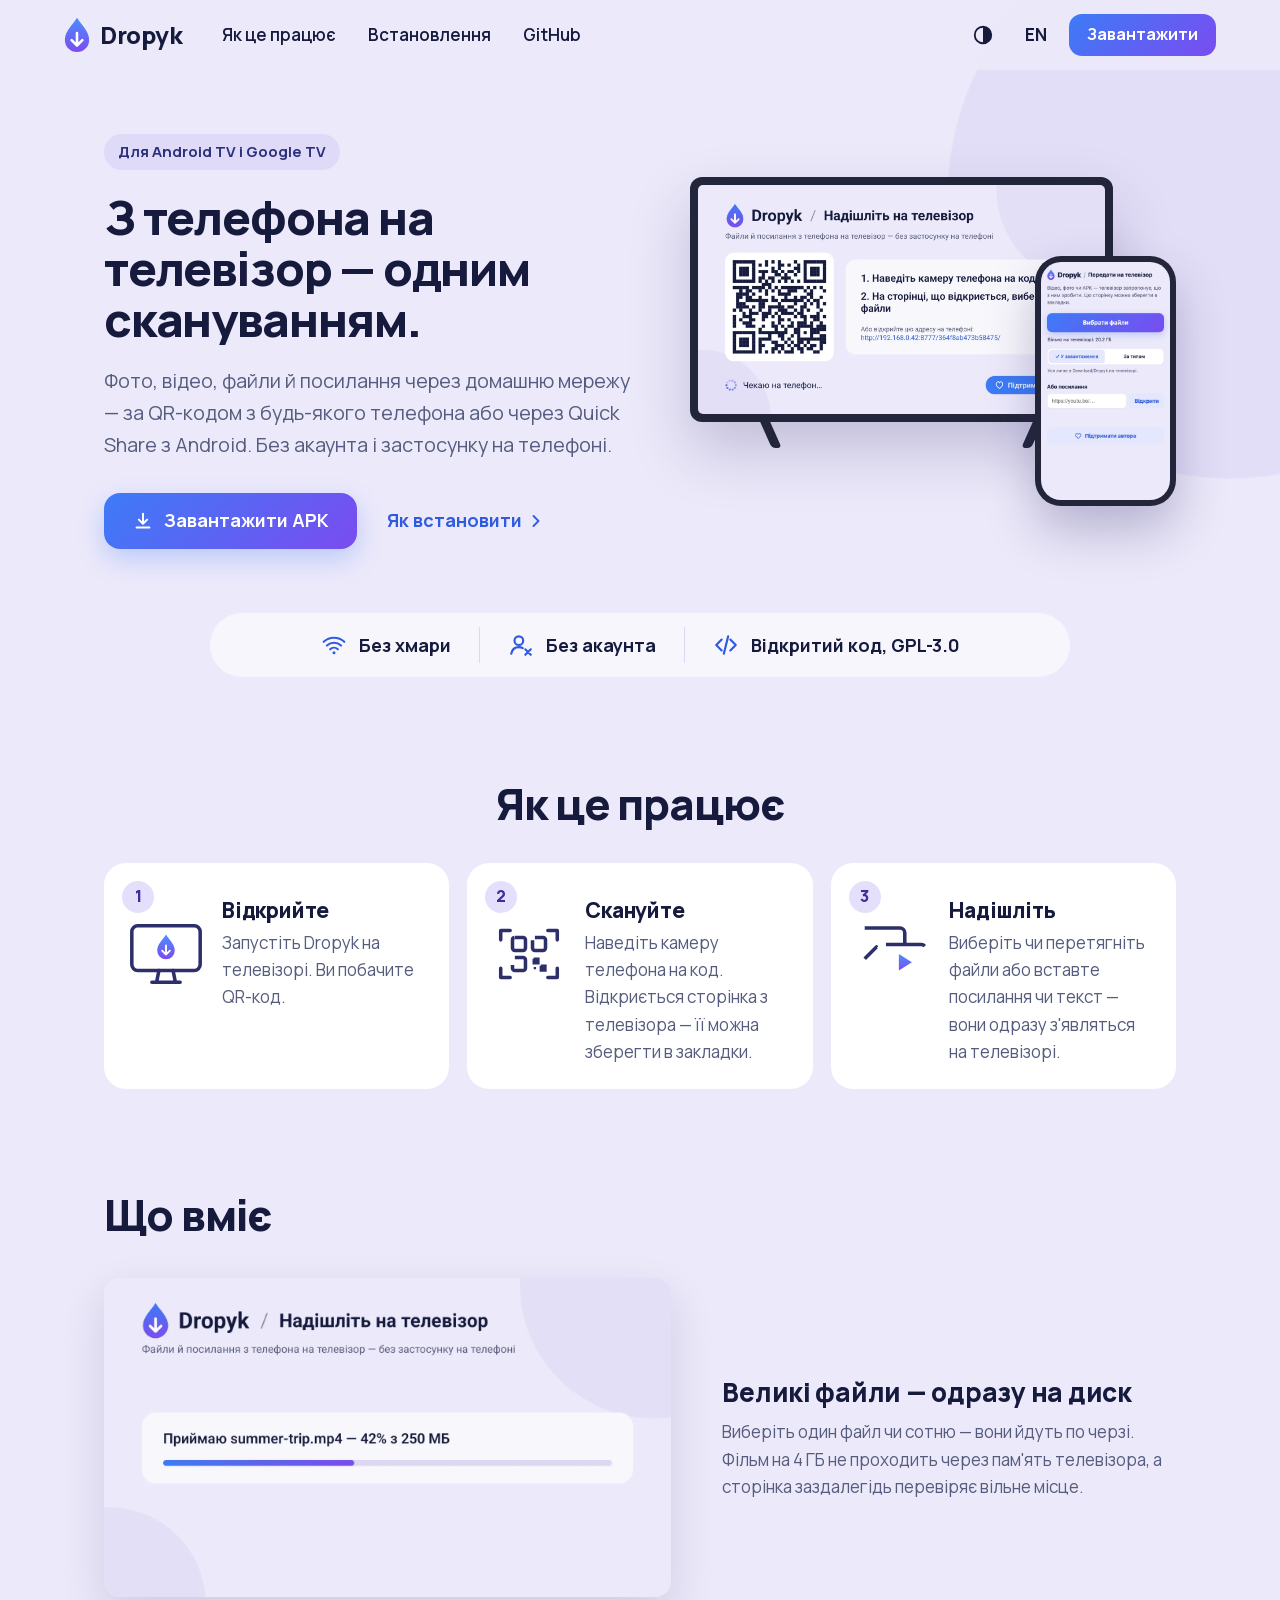
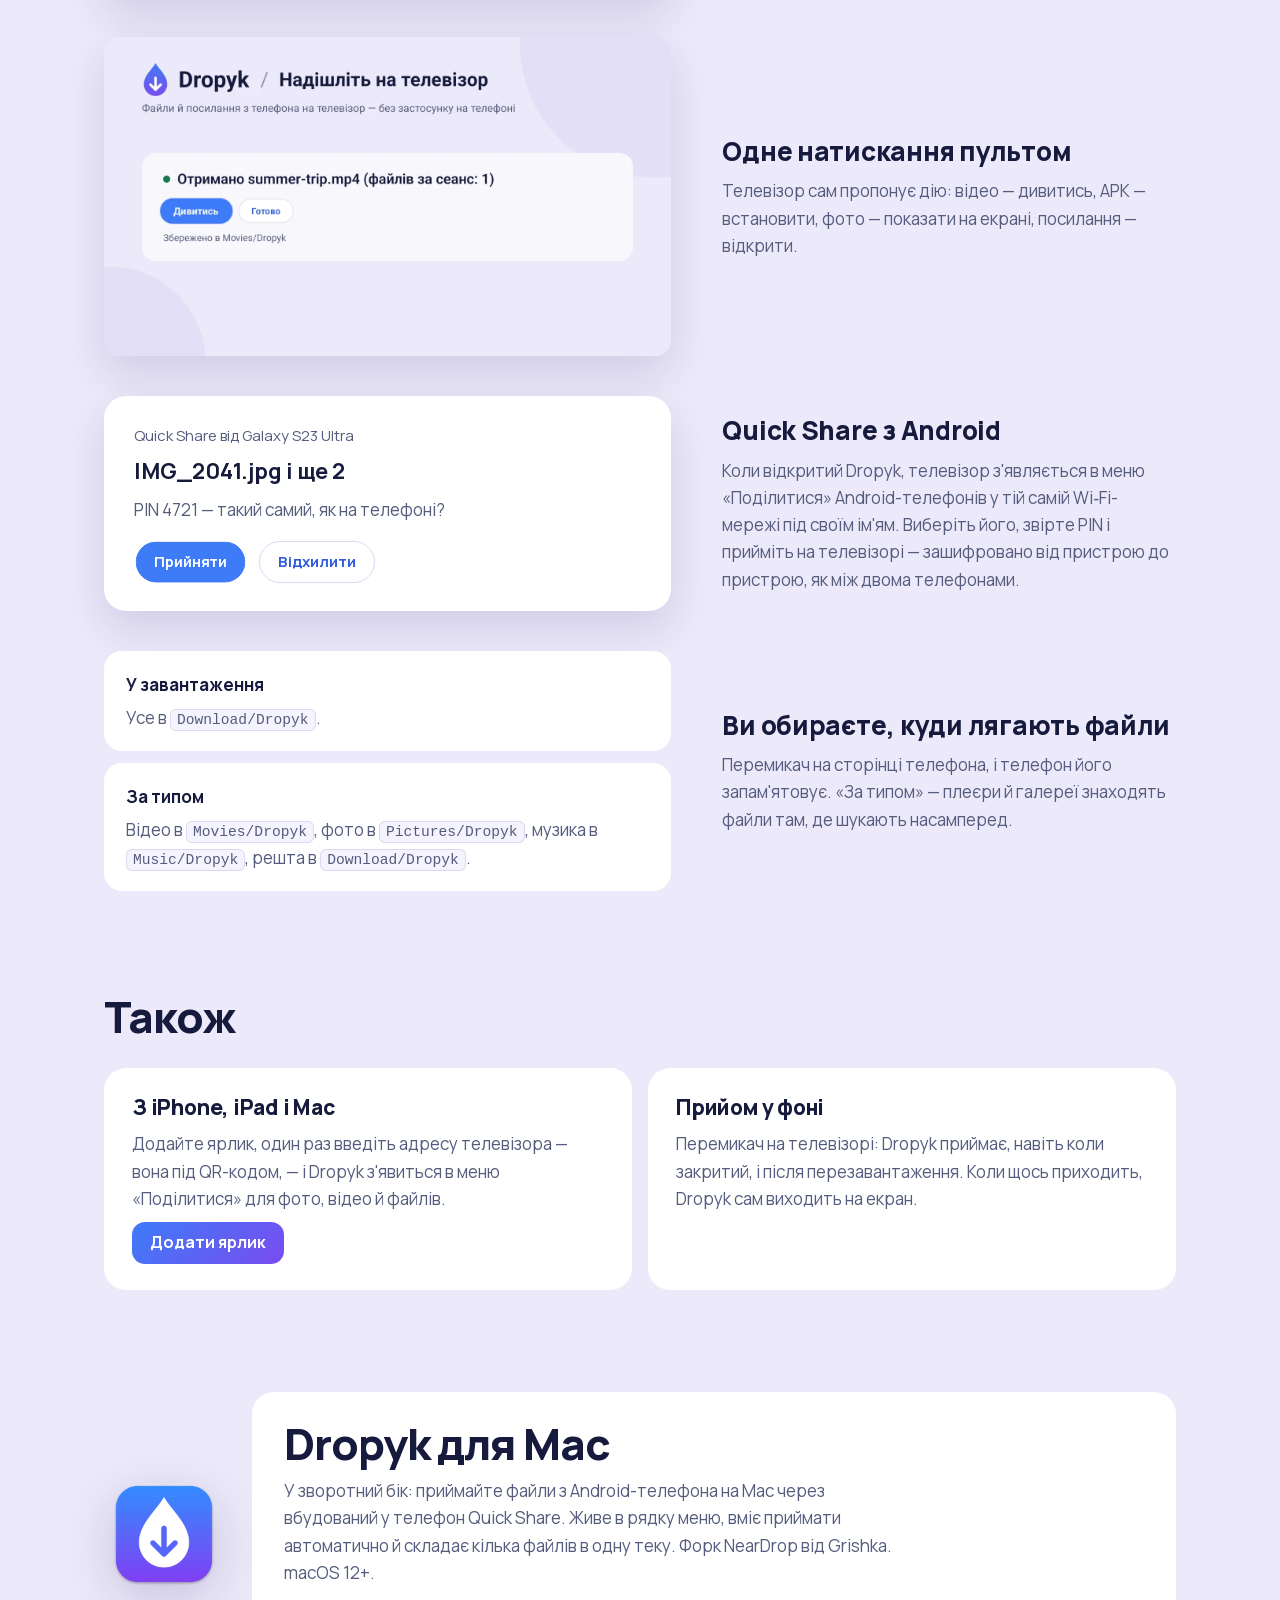
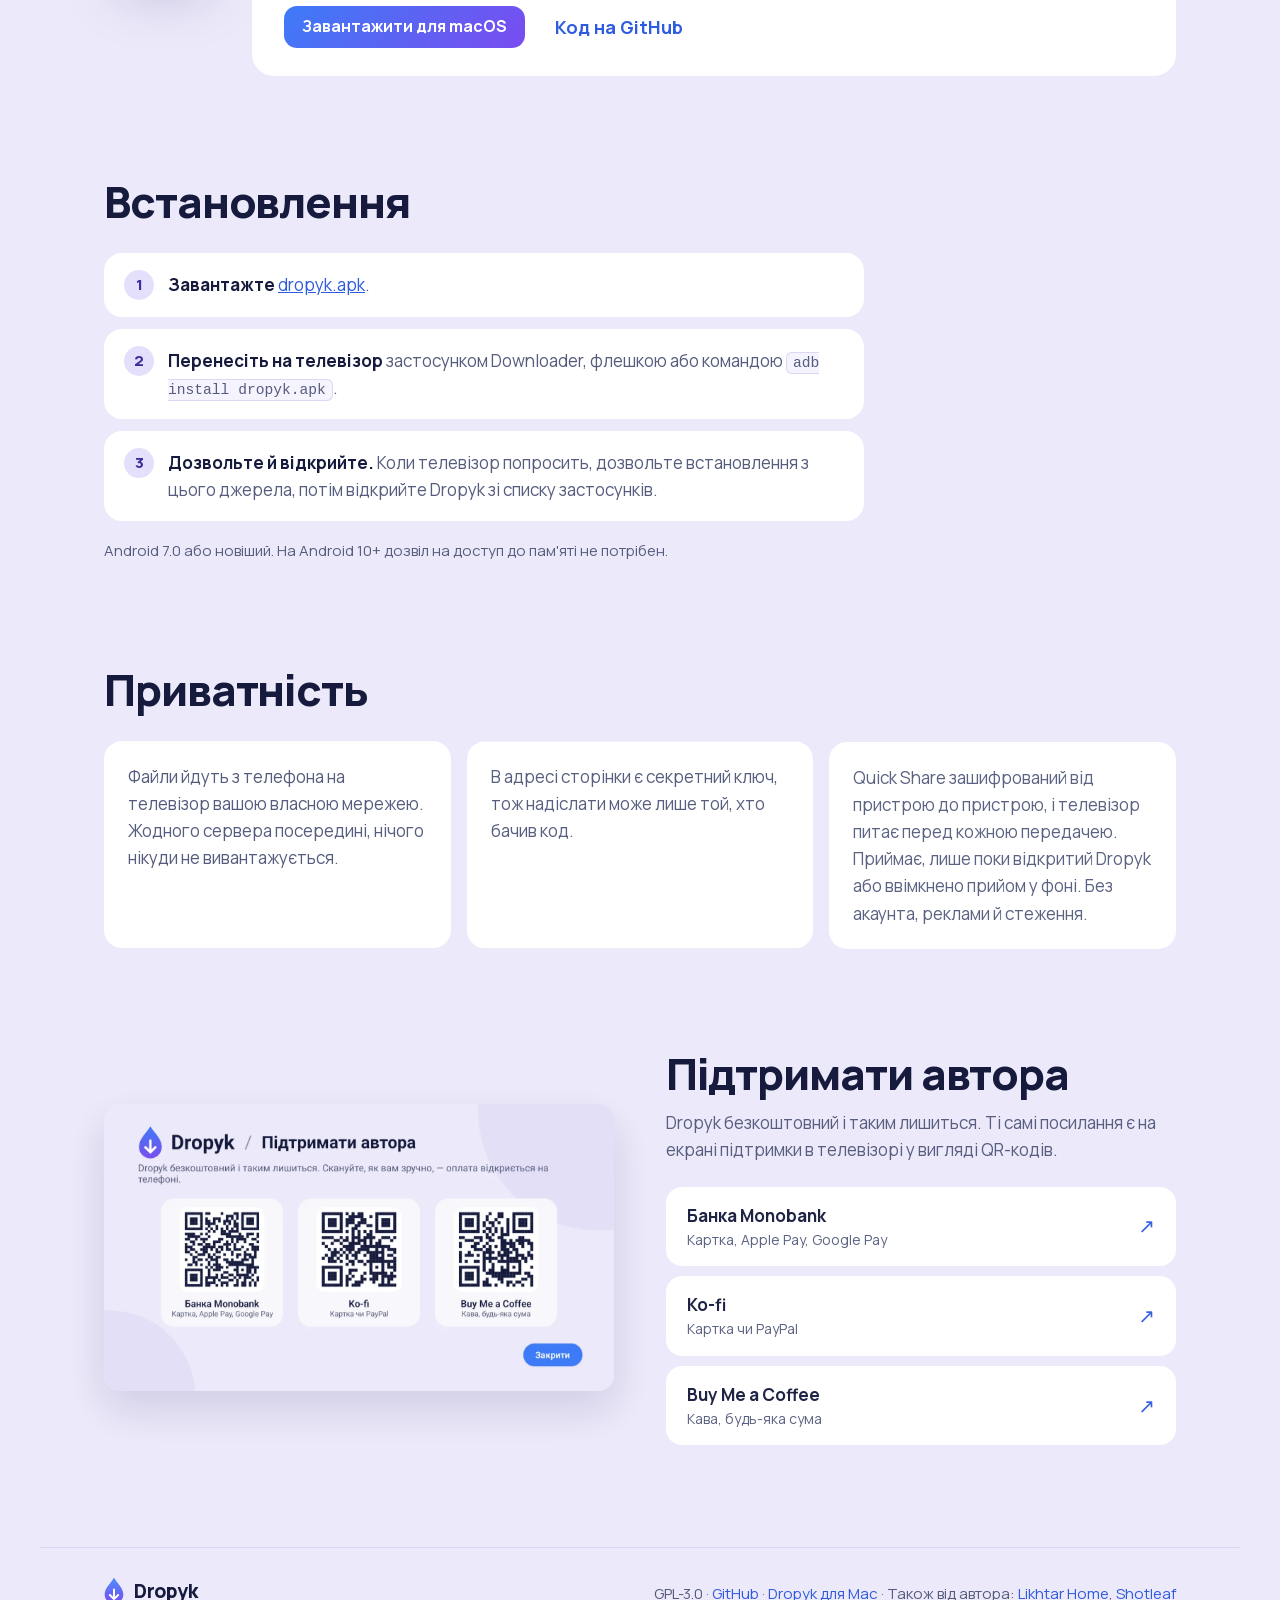
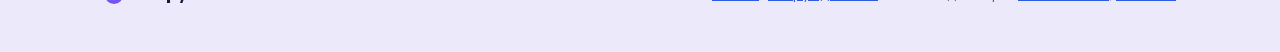
==== web/uk/index.html @ ae94ff4d "site: nav hides on scroll down, marks the current section, spins the theme icon Co-Authored-By: Clau" ====
<!doctype html>
<html lang="uk">
<head>
<meta charset="utf-8">
<meta name="viewport" content="width=device-width, initial-scale=1">
<title>Dropyk — надішліть на телевізор</title>
<meta name="description" content="Безкоштовний застосунок з відкритим кодом для Android TV і Google TV. Відкрийте, проскануйте код телефоном і надсилайте відео, фото, APK та посилання через домашній Wi‑Fi. Без застосунку на телефоні, без хмари й акаунта.">
<link rel="canonical" href="https://dropyk.syvyj.dev/uk/">
<link rel="alternate" hreflang="en" href="https://dropyk.syvyj.dev/">
<link rel="alternate" hreflang="uk" href="https://dropyk.syvyj.dev/uk/">
<meta property="og:title" content="Dropyk">
<meta property="og:description" content="З телефона на телевізор — одним скануванням.">
<meta property="og:image" content="https://dropyk.syvyj.dev/assets/social-uk.png">
<meta property="og:url" content="https://dropyk.syvyj.dev/uk/">
<meta name="twitter:card" content="summary_large_image">
<meta name="theme-color" content="#ECE9FA">
<script>
  // Light or dark: what the visitor picked with the button, otherwise the device's theme.
  function theme(t) {
    document.documentElement.dataset.theme = t;
    document.querySelector('meta[name=theme-color]').content = t === 'dark' ? '#12142B' : '#ECE9FA';
  }
  function flipTheme() {
    const t = document.documentElement.dataset.theme === 'dark' ? 'light' : 'dark';
    theme(t);
    try { localStorage.theme = t; } catch (e) {}
  }
  let picked; try { picked = localStorage.theme; } catch (e) {}
  theme(picked || (matchMedia('(prefers-color-scheme: dark)').matches ? 'dark' : 'light'));
  // Motion: not for visitors who asked for less; and if motion.js hasn't started in 3 s, show everything as is.
  if (!matchMedia('(prefers-reduced-motion: reduce)').matches) {
    document.documentElement.classList.add('motion');
    setTimeout(() => { if (!window.dropykMotion) document.documentElement.classList.remove('motion'); }, 3000);
  }
</script>
<link rel="icon" type="image/png" sizes="32x32" href="../assets/icon-32.png">
<link rel="apple-touch-icon" href="../assets/icon-180.png">
<link rel="preload" href="../fonts/manrope-latin.woff2" as="font" type="font/woff2" crossorigin>
<link rel="stylesheet" href="../style.css?v=b3d3e1dd">
<script defer src="../vendor/gsap/3.15.0/gsap.min.js"></script>
<script defer src="../vendor/gsap/3.15.0/ScrollTrigger.min.js"></script>
<script defer src="../vendor/gsap/3.15.0/SplitText.min.js"></script>
<script defer src="../vendor/gsap/3.15.0/DrawSVGPlugin.min.js"></script>
<script defer src="../motion.js?v=f23fa6a3"></script>
</head>
<body>
<div class="backdrop" aria-hidden="true"><div class="blob"></div></div>
<a class="skip" href="#main">Перейти до змісту</a>

<svg width="0" height="0" style="position:absolute" aria-hidden="true">
  <defs>
    <linearGradient id="g" x1="0" y1="0" x2="0" y2="1"><stop offset="0" stop-color="#4C8DFF"/><stop offset="1" stop-color="#7A4CF0"/></linearGradient>
    <symbol id="drop" viewBox="282 180 460 635">
      <path fill="url(#g)" d="M512 194C572 304 727 424 727 584A215 215 0 0 1 297 584C297 424 452 304 512 194Z"/>
      <path d="M512 464V684M417 589L512 684L607 589" fill="none" stroke="#fff" stroke-width="46" stroke-linecap="round" stroke-linejoin="round"/>
    </symbol>
  </defs>
</svg>

<header class="nav">
  <a class="brand" href="../uk/" aria-label="Dropyk">
    <svg aria-hidden="true"><use href="#drop"/></svg>
    <span>Dropyk</span>
  </a>
  <nav aria-label="Головне">
    <a href="#how">Як це працює</a>
    <a href="#install">Встановлення</a>
    <a href="https://github.com/Syvyj/dropyk-android">GitHub</a>
  </nav>
  <div class="nav-tools">
    <button class="theme" type="button" onclick="flipTheme()" aria-label="Світла чи темна тема"><svg viewBox="0 0 24 24" aria-hidden="true"><circle cx="12" cy="12" r="9" fill="none" stroke="currentColor" stroke-width="2"/><path d="M12 3a9 9 0 0 1 0 18z" fill="currentColor"/></svg></button>
    <a class="lang" href="../" hreflang="en" lang="en">EN</a>
    <a class="btn btn-small" href="https://github.com/Syvyj/dropyk-android/releases/latest/download/dropyk.apk">Завантажити</a>
  </div>
</header>

<main id="main">

<section class="hero" aria-labelledby="hero-title">
  <div class="hero-copy">
    <p class="pill">Для Android TV і Google TV</p>
    <h1 id="hero-title">З телефона на телевізор — одним скануванням.</h1>
    <p class="lead">Фото, відео, файли й посилання через домашню мережу — за QR-кодом з будь-якого телефона або через Quick Share з Android. Без акаунта і застосунку на телефоні.</p>
    <div class="cta">
      <a class="btn" href="https://github.com/Syvyj/dropyk-android/releases/latest/download/dropyk.apk">
        <svg viewBox="0 0 24 24" aria-hidden="true"><path d="M12 4v11m0 0-4.5-4.5M12 15l4.5-4.5M5 19h14" fill="none" stroke="currentColor" stroke-width="2.2" stroke-linecap="round" stroke-linejoin="round"/></svg>
        Завантажити APK
      </a>
      <a class="text-link" href="#install">Як встановити<svg viewBox="0 0 24 24" aria-hidden="true"><path d="m9 6 6 6-6 6" fill="none" stroke="currentColor" stroke-width="2.2" stroke-linecap="round" stroke-linejoin="round"/></svg></a>
    </div>
  </div>
  <div class="devices">
    <div class="devices-tilt">
    <figure class="tv">
      <div class="tv-screen"><img src="../assets/uk-tv-waiting.webp" alt="Dropyk на телевізорі: Dropyk / Надішліть на телевізор, QR-код, два кроки й запасна адреса" width="1440" height="810" fetchpriority="high"><img class="tv-alt" src="../assets/uk-tv-receiving.webp" alt="" aria-hidden="true" width="1440" height="810" decoding="async"><img class="tv-alt" src="../assets/uk-tv-received-video.webp" alt="" aria-hidden="true" width="1440" height="810" decoding="async"></div>
      <div class="tv-stand" aria-hidden="true"></div>
    </figure>
    <figure class="phone">
      <img src="../assets/uk-phone.webp" alt="Сторінка на телефоні: Вибрати файли, вільне місце на телевізорі, У завантаження чи За типом, поле для посилання й Підтримати автора" width="780" height="1440">
    </figure>
    </div>
    <svg class="flyer" aria-hidden="true"><use href="#drop"/></svg>
  </div>
</section>

<ul class="strip" data-reveal="strip" aria-label="Коротко">
  <li><svg viewBox="0 0 24 24" aria-hidden="true"><path d="M2.5 9a14 14 0 0 1 19 0M5.5 12.5a9.5 9.5 0 0 1 13 0M8.5 16a5 5 0 0 1 7 0" fill="none" stroke="currentColor" stroke-width="2" stroke-linecap="round"/><circle cx="12" cy="19.2" r="1.4" fill="currentColor"/></svg>Без хмари</li>
  <li><svg viewBox="0 0 24 24" aria-hidden="true"><circle cx="10" cy="8" r="4" fill="none" stroke="currentColor" stroke-width="2"/><path d="M3 20c.8-3.8 3.6-6 7-6 1.4 0 2.6.3 3.6.9M16 16l5 5m0-5-5 5" fill="none" stroke="currentColor" stroke-width="2" stroke-linecap="round"/></svg>Без акаунта</li>
  <li><svg viewBox="0 0 24 24" aria-hidden="true"><path d="m8 7-5 5 5 5m8-10 5 5-5 5M14 4l-4 16" fill="none" stroke="currentColor" stroke-width="2" stroke-linecap="round" stroke-linejoin="round"/></svg>Відкритий код, GPL-3.0</li>
</ul>

<section class="how" id="how" aria-labelledby="how-title">
  <h2 id="how-title" data-reveal="how-title">Як це працює</h2>
  <ol class="steps">
    <span class="steps-line" aria-hidden="true"></span>
    <li>
      <span class="num" aria-hidden="true">1</span>
      <svg class="icon" viewBox="0 0 64 56" aria-hidden="true"><rect x="3" y="4" width="58" height="38" rx="5" fill="none" stroke="currentColor" stroke-width="3"/><path d="M20 52h24M26 42l-2 10M38 42l2 10" stroke="currentColor" stroke-width="3" stroke-linecap="round"/><use href="#drop" x="24" y="11" width="16" height="22"/></svg>
      <div><h3>Відкрийте</h3><p>Запустіть Dropyk на телевізорі. Ви побачите QR-код.</p></div>
    </li>
    <li>
      <span class="num" aria-hidden="true">2</span>
      <svg class="icon" viewBox="0 0 64 56" aria-hidden="true"><path d="M8 16V8h8M48 8h8v8M56 40v8h-8M16 48H8v-8" fill="none" stroke="currentColor" stroke-width="3" stroke-linecap="round" stroke-linejoin="round"/><rect x="18" y="14" width="11" height="11" rx="2" fill="none" stroke="currentColor" stroke-width="3"/><rect x="35" y="14" width="11" height="11" rx="2" fill="none" stroke="currentColor" stroke-width="3"/><rect x="18" y="31" width="11" height="11" rx="2" fill="none" stroke="currentColor" stroke-width="3"/><path d="M36 32h4v4h-4zM42 38h4v4h-4zM36 40h2" fill="currentColor" stroke="currentColor" stroke-width="2"/></svg>
      <div><h3>Скануйте</h3><p>Наведіть камеру телефона на код. Відкриється сторінка з телевізора — її можна зберегти в закладки.</p></div>
    </li>
    <li>
      <span class="num" aria-hidden="true">3</span>
      <svg class="icon" viewBox="0 0 64 56" aria-hidden="true"><rect x="4" y="6" width="38" height="30" rx="4" fill="none" stroke="currentColor" stroke-width="3"/><path d="m8 32 10-10 8 8 5-5 7 7" fill="none" stroke="currentColor" stroke-width="3" stroke-linejoin="round"/><rect x="22" y="20" width="38" height="30" rx="4" style="fill:var(--card)" stroke="currentColor" stroke-width="3"/><path d="M37 28v14l11-7z" fill="url(#g)"/></svg>
      <div><h3>Надішліть</h3><p>Виберіть чи перетягніть файли або вставте посилання чи текст — вони одразу з'являться на телевізорі.</p></div>
    </li>
  </ol>
</section>

<section class="features" aria-labelledby="features-title">
  <h2 id="features-title" data-reveal="features-title">Що вміє</h2>
  <div class="feature">
    <img src="../assets/uk-tv-receiving.webp" alt="Телевізор приймає відео на 250 МБ, видно смугу прогресу" width="1440" height="810" loading="lazy">
    <div>
      <h3>Великі файли — одразу на диск</h3>
      <p>Виберіть один файл чи сотню — вони йдуть по черзі. Фільм на 4 ГБ не проходить через пам'ять телевізора, а сторінка заздалегідь перевіряє вільне місце.</p>
    </div>
  </div>
  <div class="feature">
    <img src="../assets/uk-tv-received-video.webp" alt="Отримане відео з кнопками Дивитись і Готово та текою, куди його збережено" width="1440" height="810" loading="lazy">
    <div>
      <h3>Одне натискання пультом</h3>
      <p>Телевізор сам пропонує дію: відео — дивитись, APK — встановити, фото — показати на екрані, посилання — відкрити.</p>
    </div>
  </div>
  <div class="feature">
    <div class="qs-card" aria-hidden="true">
      <span class="qs-from">Quick Share від Galaxy S23 Ultra</span>
      <b>IMG_2041.jpg і ще 2</b>
      <span>PIN 4721 — такий самий, як на телефоні?</span>
      <span class="qs-buttons"><i class="on">Прийняти</i><i>Відхилити</i></span>
    </div>
    <div>
      <h3>Quick Share з Android</h3>
      <p>Коли відкритий Dropyk, телевізор з'являється в меню «Поділитися» Android-телефонів у тій самій Wi‑Fi-мережі під своїм ім'ям. Виберіть його, звірте PIN і прийміть на телевізорі — зашифровано від пристрою до пристрою, як між двома телефонами.</p>
    </div>
  </div>
  <div class="feature">
    <div class="where">
      <div class="where-card"><b>У завантаження</b><span>Усе в <code>Download/Dropyk</code>.</span></div>
      <div class="where-card"><b>За типом</b><span>Відео в <code>Movies/Dropyk</code>, фото в <code>Pictures/Dropyk</code>, музика в <code>Music/Dropyk</code>, решта в <code>Download/Dropyk</code>.</span></div>
    </div>
    <div>
      <h3>Ви обираєте, куди лягають файли</h3>
      <p>Перемикач на сторінці телефона, і телефон його запам'ятовує. «За типом» — плеєри й галереї знаходять файли там, де шукають насамперед.</p>
    </div>
  </div>
</section>

<section class="more" data-reveal="more" aria-labelledby="more-title">
  <h2 id="more-title">Також</h2>
  <div class="more-cards">
    <div class="more-card">
      <h3>З iPhone, iPad і Mac</h3>
      <p>Додайте ярлик, один раз введіть адресу телевізора — вона під QR-кодом, — і Dropyk з'явиться в меню «Поділитися» для фото, відео й файлів.</p>
      <a class="btn btn-small" href="../shortcut/%D0%9D%D0%B0%D0%B4%D1%96%D1%81%D0%BB%D0%B0%D1%82%D0%B8%20%D0%BD%D0%B0%20Dropyk.shortcut">Додати ярлик</a>
    </div>
    <div class="more-card">
      <h3>Прийом у фоні</h3>
      <p>Перемикач на телевізорі: Dropyk приймає, навіть коли закритий, і після перезавантаження. Коли щось приходить, Dropyk сам виходить на екран.</p>
    </div>
  </div>
</section>

<section class="mac" id="mac" data-reveal="mac" aria-labelledby="mac-title">
  <img src="../assets/icon-180.png" alt="" width="120" height="120" loading="lazy">
  <div>
    <h2 id="mac-title">Dropyk для Mac</h2>
    <p>У зворотний бік: приймайте файли з Android-телефона на Mac через вбудований у телефон Quick Share. Живе в рядку меню, вміє приймати автоматично й складає кілька файлів в одну теку. Форк NearDrop від Grishka. macOS 12+.</p>
    <div class="cta">
      <a class="btn btn-small" href="https://github.com/Syvyj/dropyk-mac/releases/latest/download/Dropyk.dmg">Завантажити для macOS</a>
      <a class="text-link" href="https://github.com/Syvyj/dropyk-mac">Код на GitHub</a>
    </div>
  </div>
</section>

<section class="install" id="install" data-reveal="install" aria-labelledby="install-title">
  <h2 id="install-title">Встановлення</h2>
  <ol>
    <li><b>Завантажте</b> <a href="https://github.com/Syvyj/dropyk-android/releases/latest/download/dropyk.apk">dropyk.apk</a>.</li>
    <li><b>Перенесіть на телевізор</b> застосунком Downloader, флешкою або командою <code>adb install dropyk.apk</code>.</li>
    <li><b>Дозвольте й відкрийте.</b> Коли телевізор попросить, дозвольте встановлення з цього джерела, потім відкрийте Dropyk зі списку застосунків.</li>
  </ol>
  <p class="small">Android 7.0 або новіший. На Android 10+ дозвіл на доступ до пам'яті не потрібен.</p>
</section>

<section class="private" data-reveal="private" aria-labelledby="private-title">
  <h2 id="private-title">Приватність</h2>
  <ul>
    <li>Файли йдуть з телефона на телевізор вашою власною мережею. Жодного сервера посередині, нічого нікуди не вивантажується.</li>
    <li>В адресі сторінки є секретний ключ, тож надіслати може лише той, хто бачив код.</li>
    <li>Quick Share зашифрований від пристрою до пристрою, і телевізор питає перед кожною передачею. Приймає, лише поки відкритий Dropyk або ввімкнено прийом у фоні. Без акаунта, реклами й стеження.</li>
  </ul>
</section>


<section class="support" id="support" data-reveal="support" aria-labelledby="support-title">
  <img src="../assets/uk-tv-support.webp" alt="Екран підтримки на телевізорі з трьома QR-кодами" width="1440" height="810" loading="lazy">
  <div>
    <h2 id="support-title">Підтримати автора</h2>
    <p>Dropyk безкоштовний і таким лишиться. Ті самі посилання є на екрані підтримки в телевізорі у вигляді QR-кодів.</p>
    <div class="gives">
<a class="give" href="https://send.monobank.ua/jar/5juJPj142b" target="_blank" rel="noopener"><b>Банка Monobank</b><small>Картка, Apple Pay, Google Pay</small><span aria-hidden="true">↗</span></a>
<a class="give" href="https://ko-fi.com/syvyj" target="_blank" rel="noopener"><b>Ko-fi</b><small>Картка чи PayPal</small><span aria-hidden="true">↗</span></a>
<a class="give" href="https://buymeacoffee.com/syvyj" target="_blank" rel="noopener"><b>Buy Me a Coffee</b><small>Кава, будь-яка сума</small><span aria-hidden="true">↗</span></a>
    </div>
  </div>
</section>

</main>

<footer class="footer">
  <p><a class="brand" href="../uk/"><svg aria-hidden="true"><use href="#drop"/></svg><span>Dropyk</span></a></p>
  <p>GPL-3.0 · <a href="https://github.com/Syvyj/dropyk-android">GitHub</a> · <a href="#mac">Dropyk для Mac</a> · Також від автора: <a href="https://likhtar.syvyj.dev/">Likhtar Home</a>, <a href="https://shotleaf.syvyj.dev/">Shotleaf</a></p>
</footer>
</body>
</html>
---- web/style.css ----
/* Dropyk — the TV app's light lavender room: near-white cards, navy ink, the droplet's blue-to-violet. */

@font-face { font-family: "Manrope"; src: url(fonts/manrope-latin.woff2) format("woff2"); font-weight: 400 800; font-display: swap; unicode-range: U+0000-00FF, U+0131, U+0152-0153, U+02BB-02BC, U+2000-206F, U+20AC, U+2122, U+2190-2199; }
@font-face { font-family: "Manrope"; src: url(fonts/manrope-cyrillic.woff2) format("woff2"); font-weight: 400 800; font-display: swap; unicode-range: U+0301, U+0400-045F, U+0490-0491, U+04B0-04B1, U+2116; }

:root {
  --bg: #ece9fa;
  --blob: #e3def7;
  --card: #ffffff;
  --soft: #f5f3fd;
  --line: #dcd7f2;
  --ink: #161b3d;
  --muted: #555c7d;
  --accent: #2e5be0;
  --blue: #3d7bf7;
  --violet: #7a4cf0;
  --grad: linear-gradient(135deg, var(--blue), var(--violet));
  --glass: rgba(236, 233, 250, .86);
  --glass-soft: rgba(255, 255, 255, .6);
  --chip: #e4e0fb;
  --chip-ink: #3b2fa0;
  --pill: #dfdaf8;
  --pill-ink: #2c2f7a;
  --icon: #2c2f6a;
  color-scheme: light;
  --font: "Manrope", system-ui, -apple-system, "Segoe UI", sans-serif;
  --pad: clamp(16px, 5vw, 64px);
  --max: 1200px;
}

/* Dark, in the same colors as the TV app's: the device's theme, or the visitor's pick (see the script in the page). */
:root[data-theme="dark"] {
    color-scheme: dark;
    --bg: #12142b; --blob: #1a1d3d; --card: #1e2246; --soft: #262b55; --line: #353b6b;
    --ink: #ecebfa; --muted: #a6abcb; --accent: #93adff;
    --glass: rgba(18, 20, 43, .86); --glass-soft: rgba(30, 34, 70, .7);
    --chip: #2a3060; --chip-ink: #c9c2ff; --pill: #2a3060; --pill-ink: #c9c2ff; --icon: #c9c2ff;
}

*, *::before, *::after { box-sizing: border-box; }
html { background: var(--bg); color: var(--ink); -webkit-text-size-adjust: 100%; scroll-behavior: smooth; }
body { margin: 0; font: 400 17px/1.6 var(--font); overflow-x: clip; position: relative; }
/* The lavender circle behind the top right corner, where the body's background drew it: 96% across, 4% down the page. */
.backdrop { position: absolute; inset: 0; overflow: hidden; z-index: -1; pointer-events: none; }
.blob { position: absolute; left: 96%; top: 4%; width: 44vw; height: 44vw; margin: -22vw 0 0 -22vw; border-radius: 50%; background: var(--blob); }
img { display: block; max-width: 100%; height: auto; }
a { color: var(--accent); }
code { font: 500 .86em/1 ui-monospace, "SF Mono", Menlo, monospace; background: var(--soft); border: 1px solid var(--line); border-radius: 6px; padding: 2px 6px; }
h1, h2, h3 { margin: 0; font-weight: 800; letter-spacing: -.025em; line-height: 1.08; text-wrap: balance; }
h1 { font-size: clamp(34px, 3.7vw, 52px); }
h2 { font-size: clamp(30px, 3.4vw, 44px); }
h3 { font-size: 21px; letter-spacing: -.01em; line-height: 1.25; }
p { margin: 0; }
.lead { font-size: clamp(18px, 1.55vw, 21px); color: var(--muted); max-width: 46ch; }
.small { font-size: 15px; color: var(--muted); }

.skip { position: absolute; left: -999px; top: 8px; background: var(--ink); color: var(--bg); padding: 8px 12px; border-radius: 8px; z-index: 10; }
.skip:focus { left: 8px; }
a:focus-visible, .btn:focus-visible { outline: 3px solid var(--accent); outline-offset: 3px; border-radius: 10px; }

.btn { display: inline-flex; align-items: center; gap: 10px; min-height: 56px; padding: 0 28px; border-radius: 16px;
       background: var(--grad); color: #fff; font-weight: 700; font-size: 18px; text-decoration: none;
       box-shadow: 0 10px 26px rgba(61, 123, 247, .28); }
.btn svg { width: 22px; height: 22px; }
.btn-small { min-height: 42px; padding: 0 18px; font-size: 16px; border-radius: 13px; box-shadow: none; }
.text-link { display: inline-flex; align-items: center; gap: 4px; font-weight: 700; font-size: 18px; text-decoration: none; }
.text-link svg { width: 20px; height: 20px; }
.text-link:hover { text-decoration: underline; }

.nav { position: sticky; top: 0; z-index: 5; display: flex; align-items: center; gap: 40px; padding: 14px var(--pad);
       background: var(--glass); backdrop-filter: blur(12px); }
.brand { display: inline-flex; align-items: center; gap: 10px; font-weight: 800; font-size: 24px; color: var(--ink); text-decoration: none; letter-spacing: -.02em; }
.brand svg { width: 26px; height: 36px; }
.nav nav { display: flex; gap: 32px; margin-right: auto; }
.nav nav a { color: var(--ink); text-decoration: none; font-weight: 600; }
.nav nav a:hover { color: var(--accent); }
/* motion.js: the section on screen, and a shadow once the page has scrolled under the menu. */
.nav nav a.is-here { color: var(--accent); }
.nav { transition: box-shadow .3s; }
.nav.scrolled { box-shadow: 0 8px 24px rgba(40, 36, 100, .10); }
.nav-tools { display: flex; align-items: center; gap: 22px; margin-left: auto; }
.lang { color: var(--ink); text-decoration: none; font-weight: 700; }
.theme { display: grid; place-items: center; width: 40px; height: 40px; padding: 0; border: 0; border-radius: 12px; background: none; color: var(--ink); cursor: pointer; }
.theme:hover { color: var(--accent); }
.theme:focus-visible { outline: 3px solid var(--accent); outline-offset: 2px; }
.theme svg { width: 22px; height: 22px; }

main > section { max-width: var(--max); margin: 0 auto; padding: clamp(64px, 8vw, 104px) var(--pad) 0; }

/* Hero: the copy on the left, the real TV and phone screens on the right. */
.hero { display: grid; grid-template-columns: 1.1fr 1fr; gap: clamp(28px, 4vw, 56px); align-items: center; padding-top: clamp(28px, 5vw, 64px) !important; }
.pill { display: inline-block; background: var(--pill); color: var(--pill-ink); font-weight: 700; font-size: 15px; padding: 6px 14px; border-radius: 999px; margin-bottom: 22px; }
.hero h1 { margin-bottom: 20px; }
.cta { display: flex; flex-wrap: wrap; align-items: center; gap: 14px 30px; margin-top: 32px; }

/* Padding and the phone's anchor are on .devices-tilt: the tilt's transform would otherwise move the phone's containing block. */
.devices-tilt { position: relative; padding: 0 13% 12% 0; }
.tv { margin: 0; }
.tv-screen { position: relative; padding: 8px; background: #23263a; border-radius: 12px; box-shadow: 0 28px 60px rgba(40, 36, 100, .22); }
.tv-screen img { border-radius: 5px; }
/* The hero's story (motion.js): the same TV receiving, then received, laid over the waiting screen. */
.tv-alt { position: absolute; inset: 8px; width: calc(100% - 16px); opacity: 0; }
.devices { position: relative; }
.flyer { position: absolute; left: 0; top: 0; width: 34px; height: 47px; opacity: 0; pointer-events: none; z-index: 2; }
.tv-stand { position: relative; height: 26px; margin: 0 18%; }
.tv-stand::before, .tv-stand::after { content: ""; position: absolute; top: 0; width: 10px; height: 26px; background: #23263a; border-radius: 0 0 4px 4px; }
.tv-stand::before { left: 0; transform: skewX(24deg); }
.tv-stand::after { right: 0; transform: skewX(-24deg); }
.phone { position: absolute; right: 0; bottom: 0; width: 29%; margin: 0; padding: 6px; background: #23263a; border-radius: 26px;
         box-shadow: 0 24px 50px rgba(40, 36, 100, .28); }
.phone img { border-radius: 20px; }

.strip { display: flex; justify-content: center; flex-wrap: wrap; gap: 10px 0; max-width: 860px; margin: clamp(40px, 6vw, 64px) auto 0;
         padding: 14px 18px; list-style: none; background: var(--glass-soft); border-radius: 999px; }
.strip li { display: inline-flex; align-items: center; gap: 12px; padding: 4px 28px; font-weight: 700; font-size: 18px; }
.strip li + li { border-left: 1px solid var(--line); }
.strip svg { width: 26px; height: 26px; color: var(--accent); }

.how h2 { text-align: center; }
.steps { position: relative; list-style: none; padding: 0; margin: 36px 0 0; display: grid; grid-template-columns: repeat(3, 1fr); gap: 18px; }
.steps li { display: grid; grid-template-columns: auto 1fr; gap: 14px 18px; align-items: start; background: var(--card); border-radius: 22px;
            padding: 24px; position: relative; }
.num { position: absolute; top: 18px; left: 18px; width: 32px; height: 32px; border-radius: 50%; display: grid; place-items: center;
       background: var(--chip); color: var(--chip-ink); font-weight: 800; font-size: 16px; }
.icon { width: 76px; height: 66px; margin-top: 34px; color: var(--icon); }
.steps h3 { margin: 10px 0 6px; }
.steps p { color: var(--muted); }
/* A track over the three steps that fills as the section scrolls by (motion.js); wide screens only. */
.steps-line { display: none; position: absolute; left: 0; right: 0; top: -16px; height: 3px; border-radius: 3px; background: var(--grad); transform-origin: left; }
@media (min-width: 921px) { .steps-line { display: block; } }

.features h2 { margin-bottom: 8px; }
.feature { display: grid; grid-template-columns: 1.25fr 1fr; gap: clamp(24px, 4vw, 56px); align-items: center; margin-top: 40px; }
.feature > img { border-radius: 16px; box-shadow: 0 18px 44px rgba(40, 36, 100, .14); }
.feature h3 { font-size: 26px; margin-bottom: 10px; }
.feature p { color: var(--muted); max-width: 46ch; }
.where { display: grid; gap: 12px; }
/* The TV's Quick Share prompt, drawn in the page rather than screenshotted: names and PIN are examples. */
.qs-card { display: grid; gap: 6px; background: var(--card); border-radius: 22px; padding: 28px 30px; box-shadow: 0 18px 44px rgba(40, 36, 100, .14); }
.qs-from { color: var(--muted); font-size: 15px; }
.qs-card b { font-size: 22px; }
.qs-card > span:nth-of-type(2) { color: var(--muted); }
.qs-buttons { display: flex; gap: 12px; margin-top: 12px; }
.qs-buttons i { font-style: normal; font-weight: 700; color: var(--accent); background: var(--card); border: 1px solid var(--line); border-radius: 22px; padding: 8px 18px; font-size: 15px; }
.qs-buttons i.on { background: var(--blue); border-color: var(--blue); color: #fff; }
.where-card { background: var(--card); border-radius: 18px; padding: 20px 22px; display: grid; gap: 6px; }
.where-card span { color: var(--muted); }

.more-cards { display: grid; grid-template-columns: 1fr 1fr; gap: 16px; margin-top: 28px; }
.more-card { background: var(--card); border-radius: 22px; padding: 26px 28px; display: grid; gap: 10px; align-content: start; justify-items: start; }
.more-card p { color: var(--muted); }

.mac { display: grid; grid-template-columns: auto 1fr; gap: 28px; align-items: center; }
.mac > div { background: var(--card); border-radius: 22px; padding: 28px 32px; }
.mac p { color: var(--muted); margin: 10px 0 0; max-width: 62ch; }
.mac .cta { margin-top: 20px; }
.mac img { width: 120px; height: 120px; filter: drop-shadow(0 14px 26px rgba(40, 36, 100, .2)); }

.install ol { list-style: none; counter-reset: s; padding: 0; margin: 28px 0 18px; display: grid; gap: 12px; max-width: 760px; }
.install li { counter-increment: s; background: var(--card); border-radius: 18px; padding: 18px 22px 18px 64px; position: relative; color: var(--muted); }
.install li::before { content: counter(s); position: absolute; left: 20px; top: 17px; width: 30px; height: 30px; border-radius: 50%;
                      display: grid; place-items: center; background: var(--chip); color: var(--chip-ink); font-weight: 800; font-size: 15px; }
.install li b { color: var(--ink); }

.private ul { list-style: none; padding: 0; margin: 28px 0 0; display: grid; grid-template-columns: repeat(3, 1fr); gap: 16px; }
.private li { background: var(--card); border-radius: 18px; padding: 22px 24px; color: var(--muted); }

.support { display: grid; grid-template-columns: 1fr 1fr; gap: clamp(24px, 4vw, 56px); align-items: center; }
.support > img { border-radius: 16px; box-shadow: 0 18px 44px rgba(40, 36, 100, .14); }
.support p { color: var(--muted); margin: 12px 0 22px; }
.gives { display: grid; gap: 10px; }
.give { display: grid; grid-template-columns: 1fr auto; align-items: center; background: var(--card); border: 1px solid transparent;
        border-radius: 16px; padding: 14px 20px; color: var(--ink); text-decoration: none; }
.give small { grid-column: 1; color: var(--muted); font-size: 14px; }
.give span { grid-row: 1 / 3; grid-column: 2; color: var(--accent); font-size: 20px; }
.give:hover { border-color: var(--blue); }

.footer { max-width: var(--max); margin: clamp(64px, 8vw, 104px) auto 0; padding: 28px var(--pad) 40px; border-top: 1px solid var(--line);
          color: var(--muted); font-size: 15px; display: flex; flex-wrap: wrap; justify-content: space-between; align-items: center; gap: 12px; }
.footer .brand { font-size: 19px; }
.footer .brand svg { width: 20px; height: 28px; }

@media (max-width: 920px) {
  .nav nav { display: none; }
  .hero, .feature, .support, .mac, .more-cards { grid-template-columns: 1fr; }
  .steps, .private ul { grid-template-columns: 1fr; }
  .feature > div:last-child { order: -1; }
}
@media (max-width: 560px) {
  .nav { gap: 12px; }
  .brand { font-size: 21px; }
  .strip { border-radius: 22px; flex-direction: column; align-items: flex-start; }
  .strip li + li { border-left: 0; }
  .devices-tilt { padding: 0 16% 18% 0; }
  .phone { width: 34%; border-radius: 18px; padding: 4px; }
  .phone img { border-radius: 14px; }
}
@media (prefers-reduced-motion: reduce) { html { scroll-behavior: auto; } }

/* Motion (motion.js): hidden only while .motion is on <html>, which the head script takes off after 3 s if motion.js never starts. */
.motion [data-reveal], .motion .hero-copy > *, .motion .devices-tilt > figure, .motion .steps li, .motion .feature > *, .motion .mac img { opacity: 0; }
/* Hover lift (motion.js adds .lifted): the same soft shadow the screenshots have. */
.lifted { box-shadow: 0 18px 44px rgba(40, 36, 100, .14); }
.more-card, .private li, .install li, .give { transition: box-shadow .25s; }
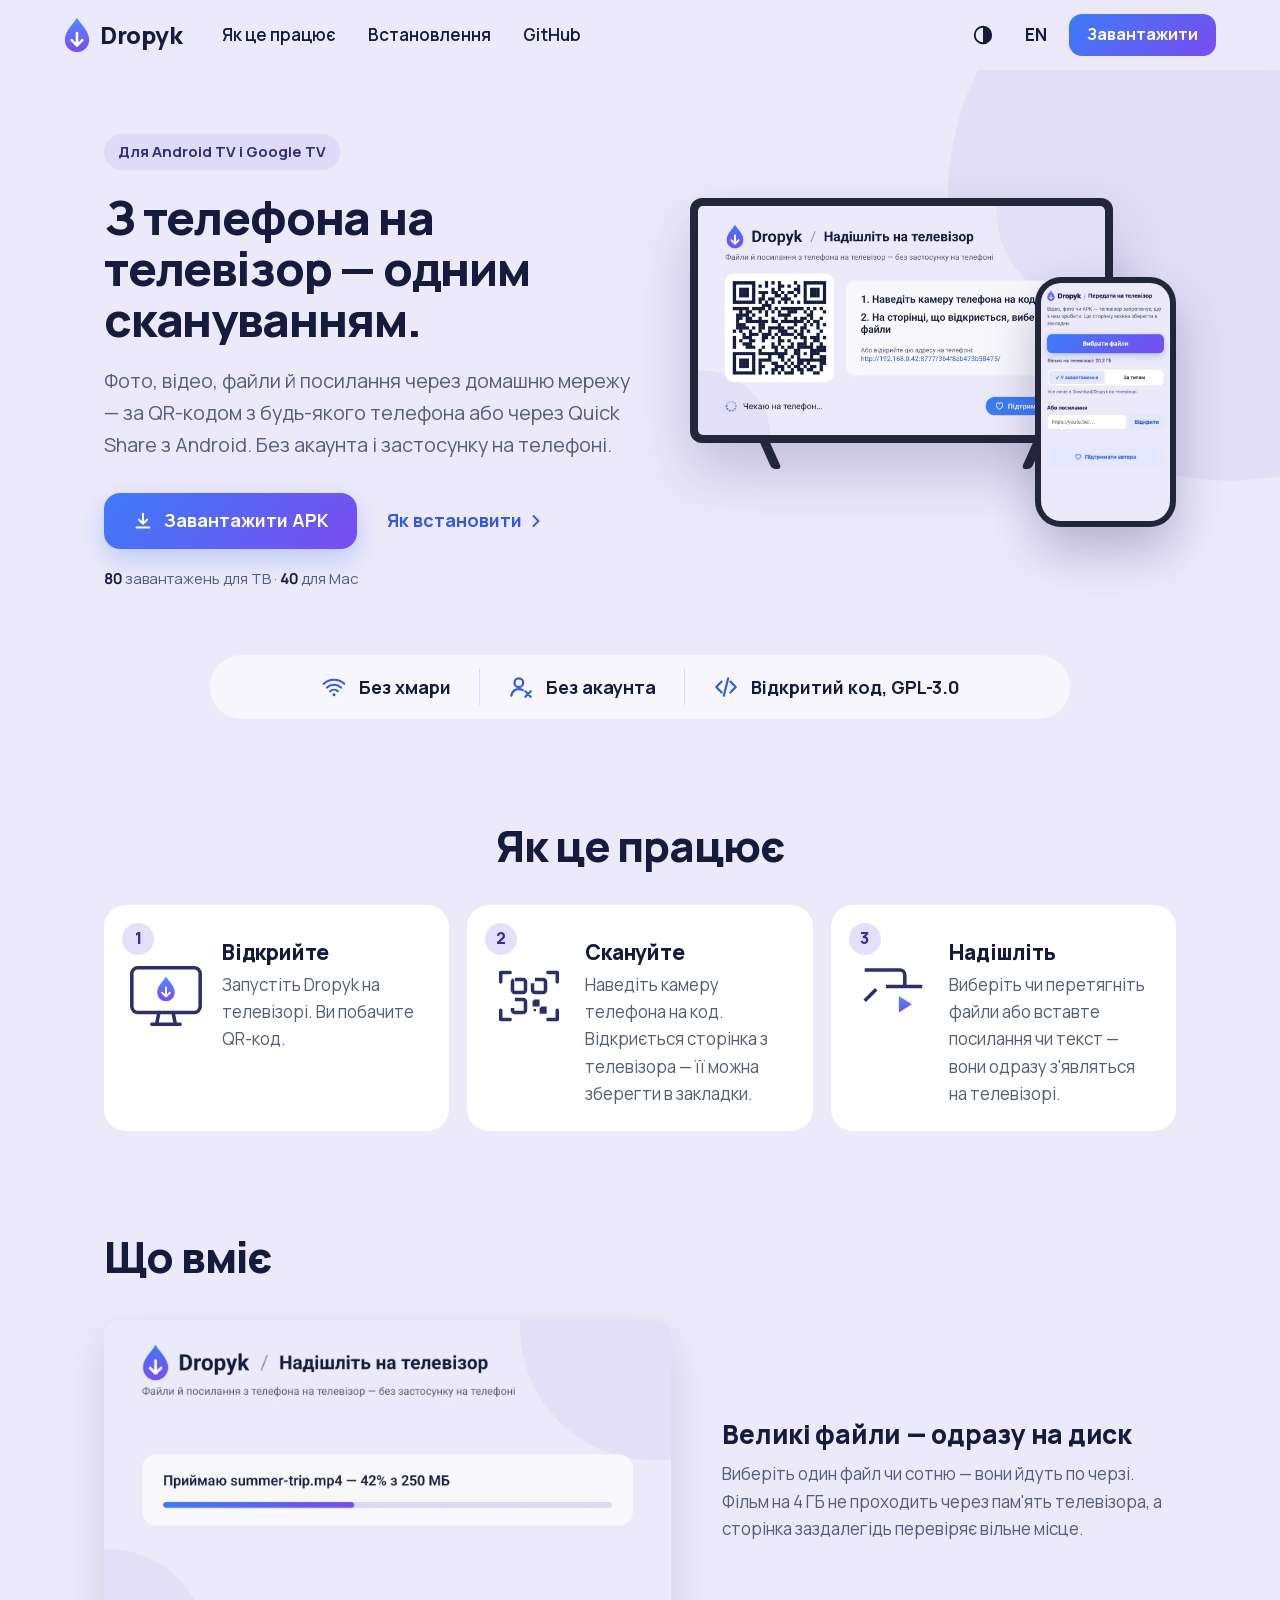
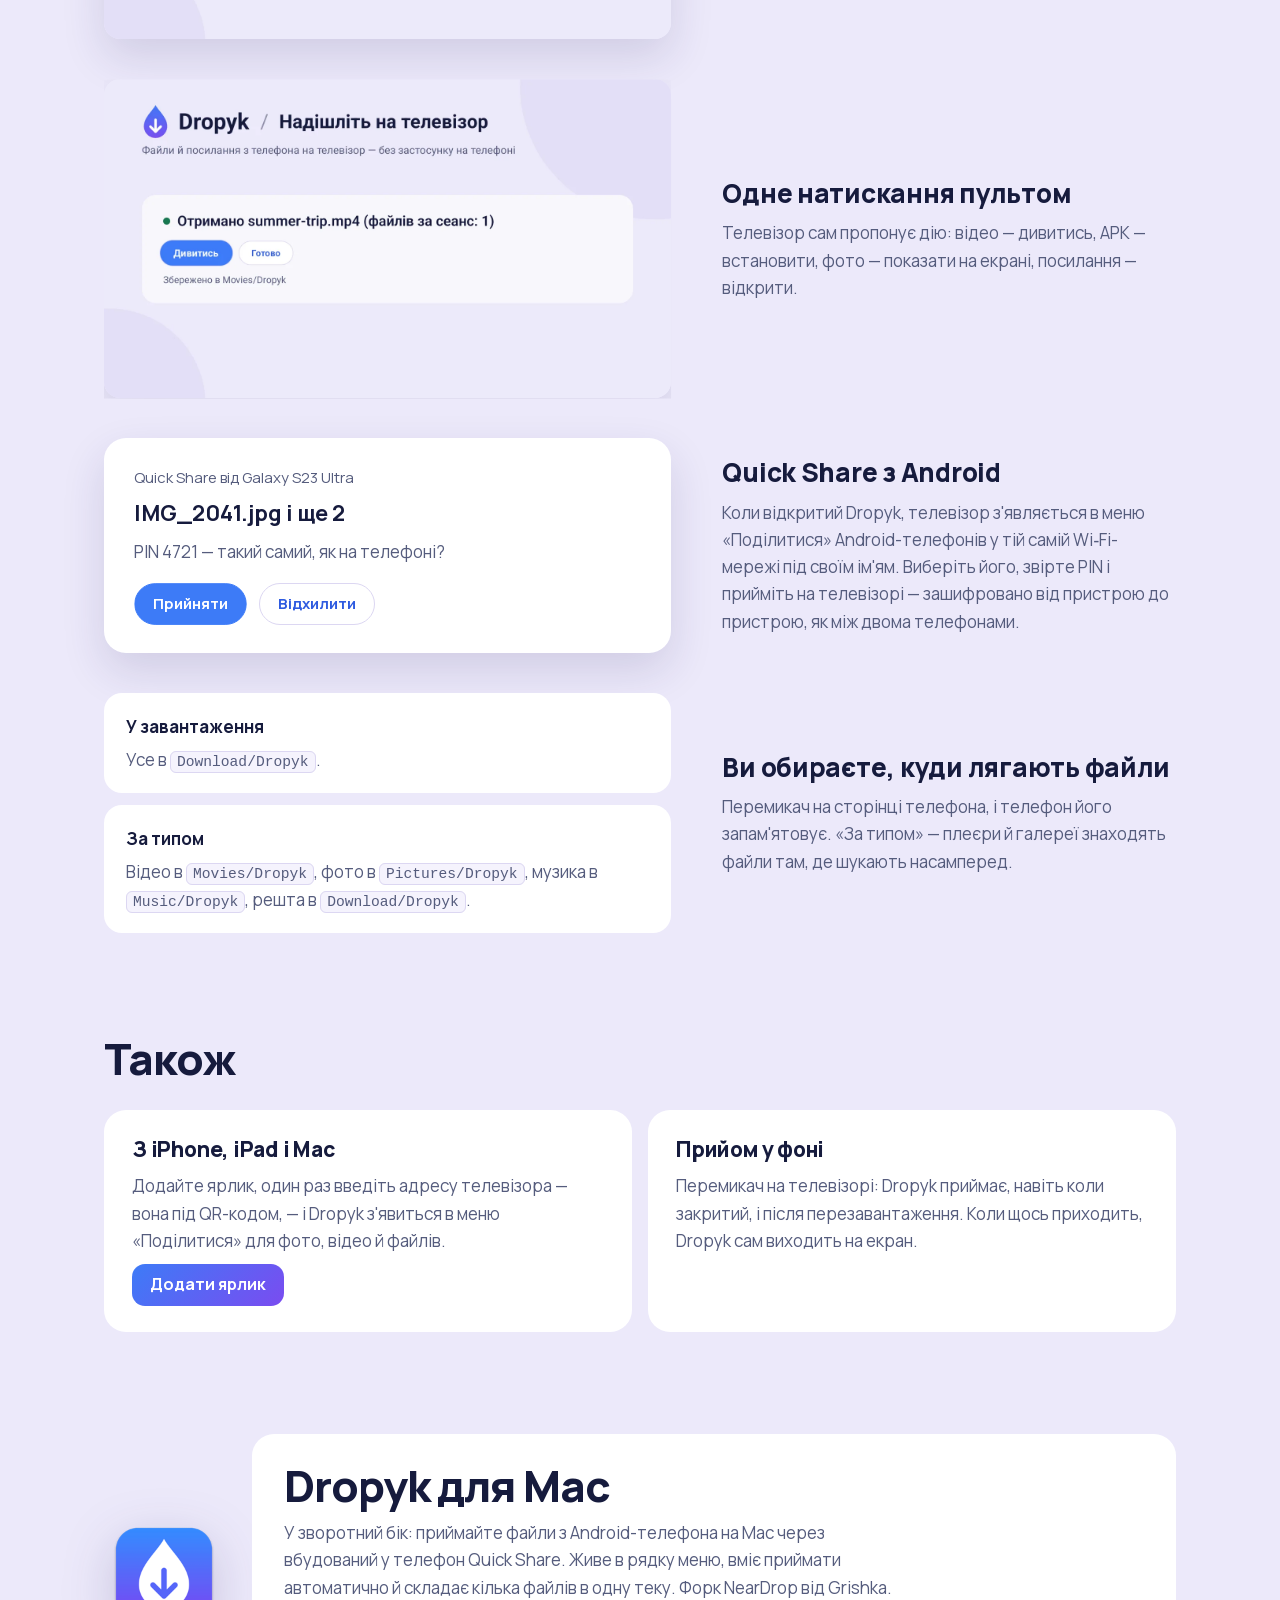
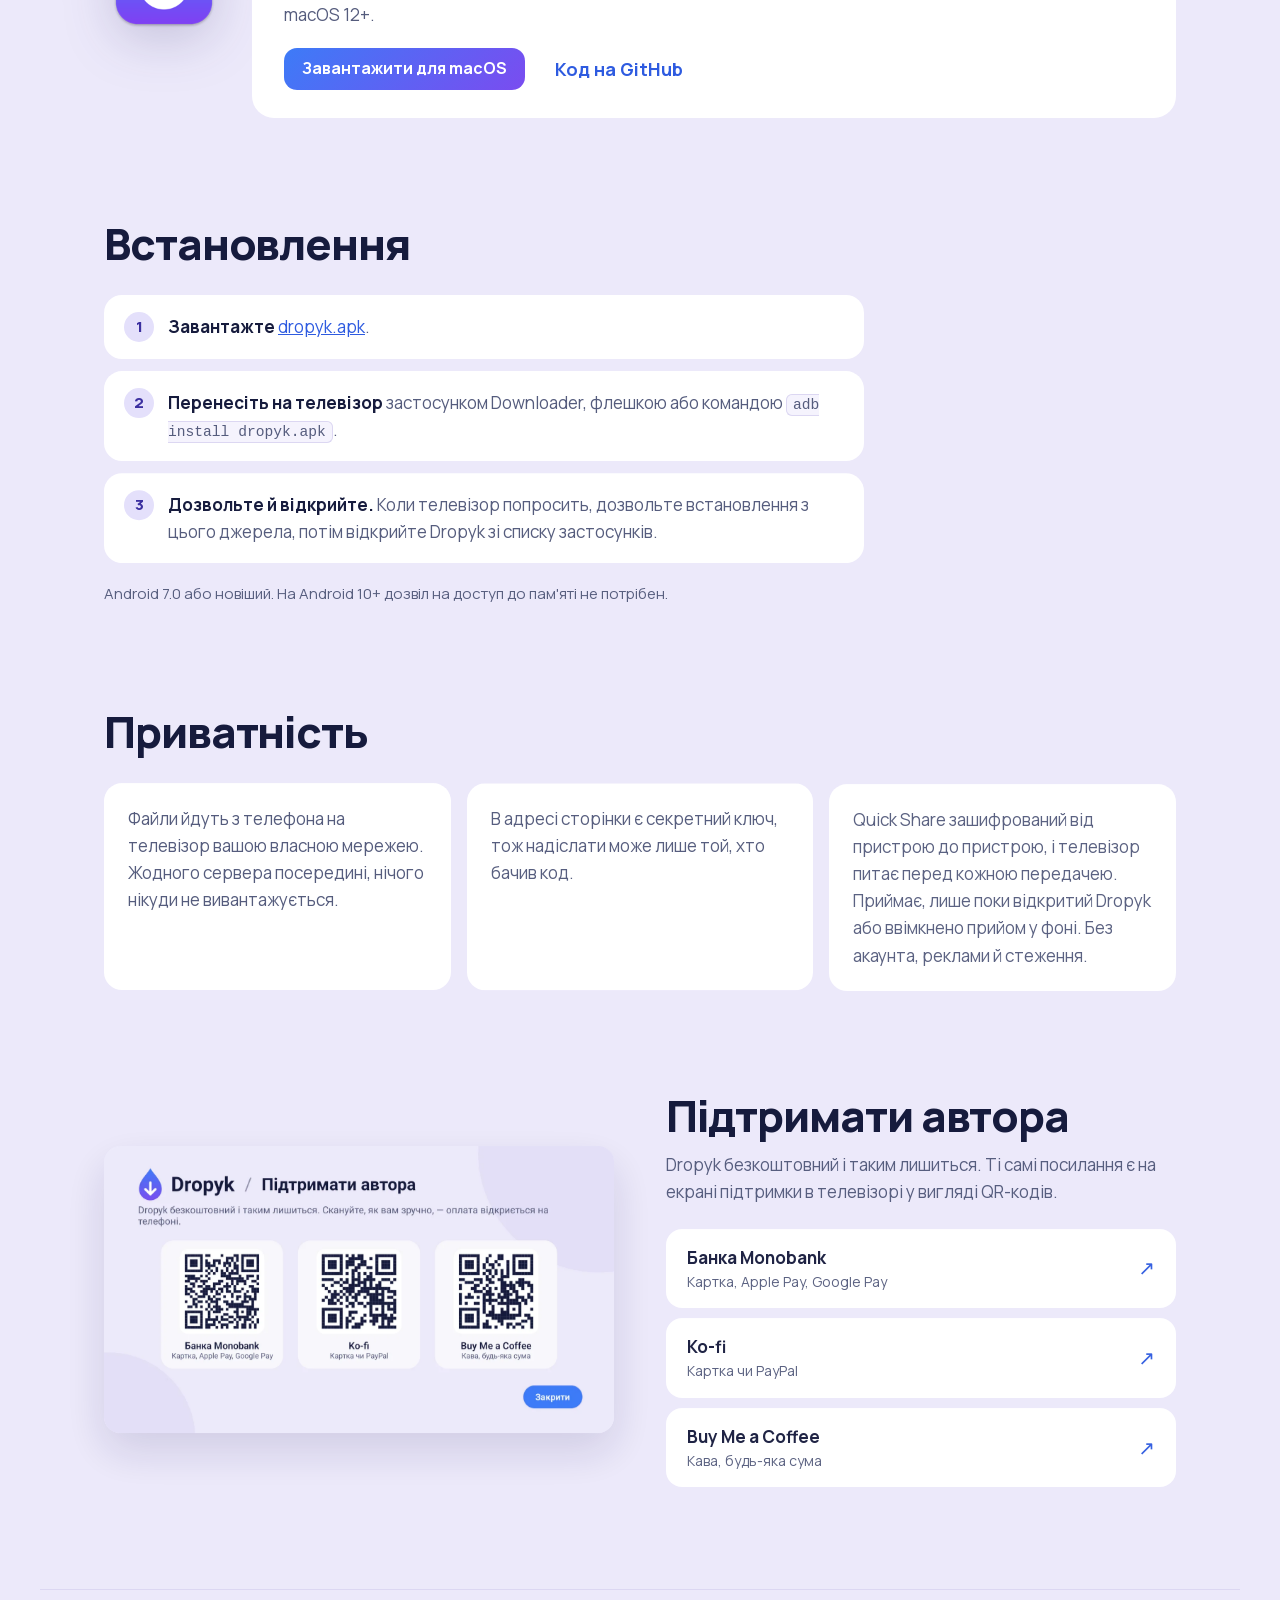
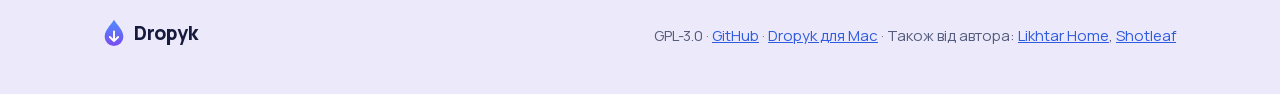
==== commit fe43f79f: "site: download counts in the hero, from GitHub at build time Co-Authored-By: Claude Opus 5.5 <norepl" ====
--- a/web/uk/index.html
+++ b/web/uk/index.html
@@ -36,12 +36,12 @@
 <link rel="icon" type="image/png" sizes="32x32" href="../assets/icon-32.png">
 <link rel="apple-touch-icon" href="../assets/icon-180.png">
 <link rel="preload" href="../fonts/manrope-latin.woff2" as="font" type="font/woff2" crossorigin>
-<link rel="stylesheet" href="../style.css?v=b3d3e1dd">
+<link rel="stylesheet" href="../style.css?v=52f91c2b">
 <script defer src="../vendor/gsap/3.15.0/gsap.min.js"></script>
 <script defer src="../vendor/gsap/3.15.0/ScrollTrigger.min.js"></script>
 <script defer src="../vendor/gsap/3.15.0/SplitText.min.js"></script>
 <script defer src="../vendor/gsap/3.15.0/DrawSVGPlugin.min.js"></script>
-<script defer src="../motion.js?v=f23fa6a3"></script>
+<script defer src="../motion.js?v=c8507def"></script>
 </head>
 <body>
 <div class="backdrop" aria-hidden="true"><div class="blob"></div></div>
@@ -88,6 +88,7 @@
       </a>
       <a class="text-link" href="#install">Як встановити<svg viewBox="0 0 24 24" aria-hidden="true"><path d="m9 6 6 6-6 6" fill="none" stroke="currentColor" stroke-width="2.2" stroke-linecap="round" stroke-linejoin="round"/></svg></a>
     </div>
+    <p class="stats"><b data-count="80">80</b> завантажень для ТВ · <b data-count="40">40</b> для Mac</p>
   </div>
   <div class="devices">
     <div class="devices-tilt">
--- a/web/style.css
+++ b/web/style.css
@@ -91,6 +91,8 @@
 .hero { display: grid; grid-template-columns: 1.1fr 1fr; gap: clamp(28px, 4vw, 56px); align-items: center; padding-top: clamp(28px, 5vw, 64px) !important; }
 .pill { display: inline-block; background: var(--pill); color: var(--pill-ink); font-weight: 700; font-size: 15px; padding: 6px 14px; border-radius: 999px; margin-bottom: 22px; }
 .hero h1 { margin-bottom: 20px; }
+.stats { margin-top: 18px; color: var(--muted); font-size: 15px; }
+.stats b { color: var(--ink); font-variant-numeric: tabular-nums; }
 .cta { display: flex; flex-wrap: wrap; align-items: center; gap: 14px 30px; margin-top: 32px; }
 
 /* Padding and the phone's anchor are on .devices-tilt: the tilt's transform would otherwise move the phone's containing block. */
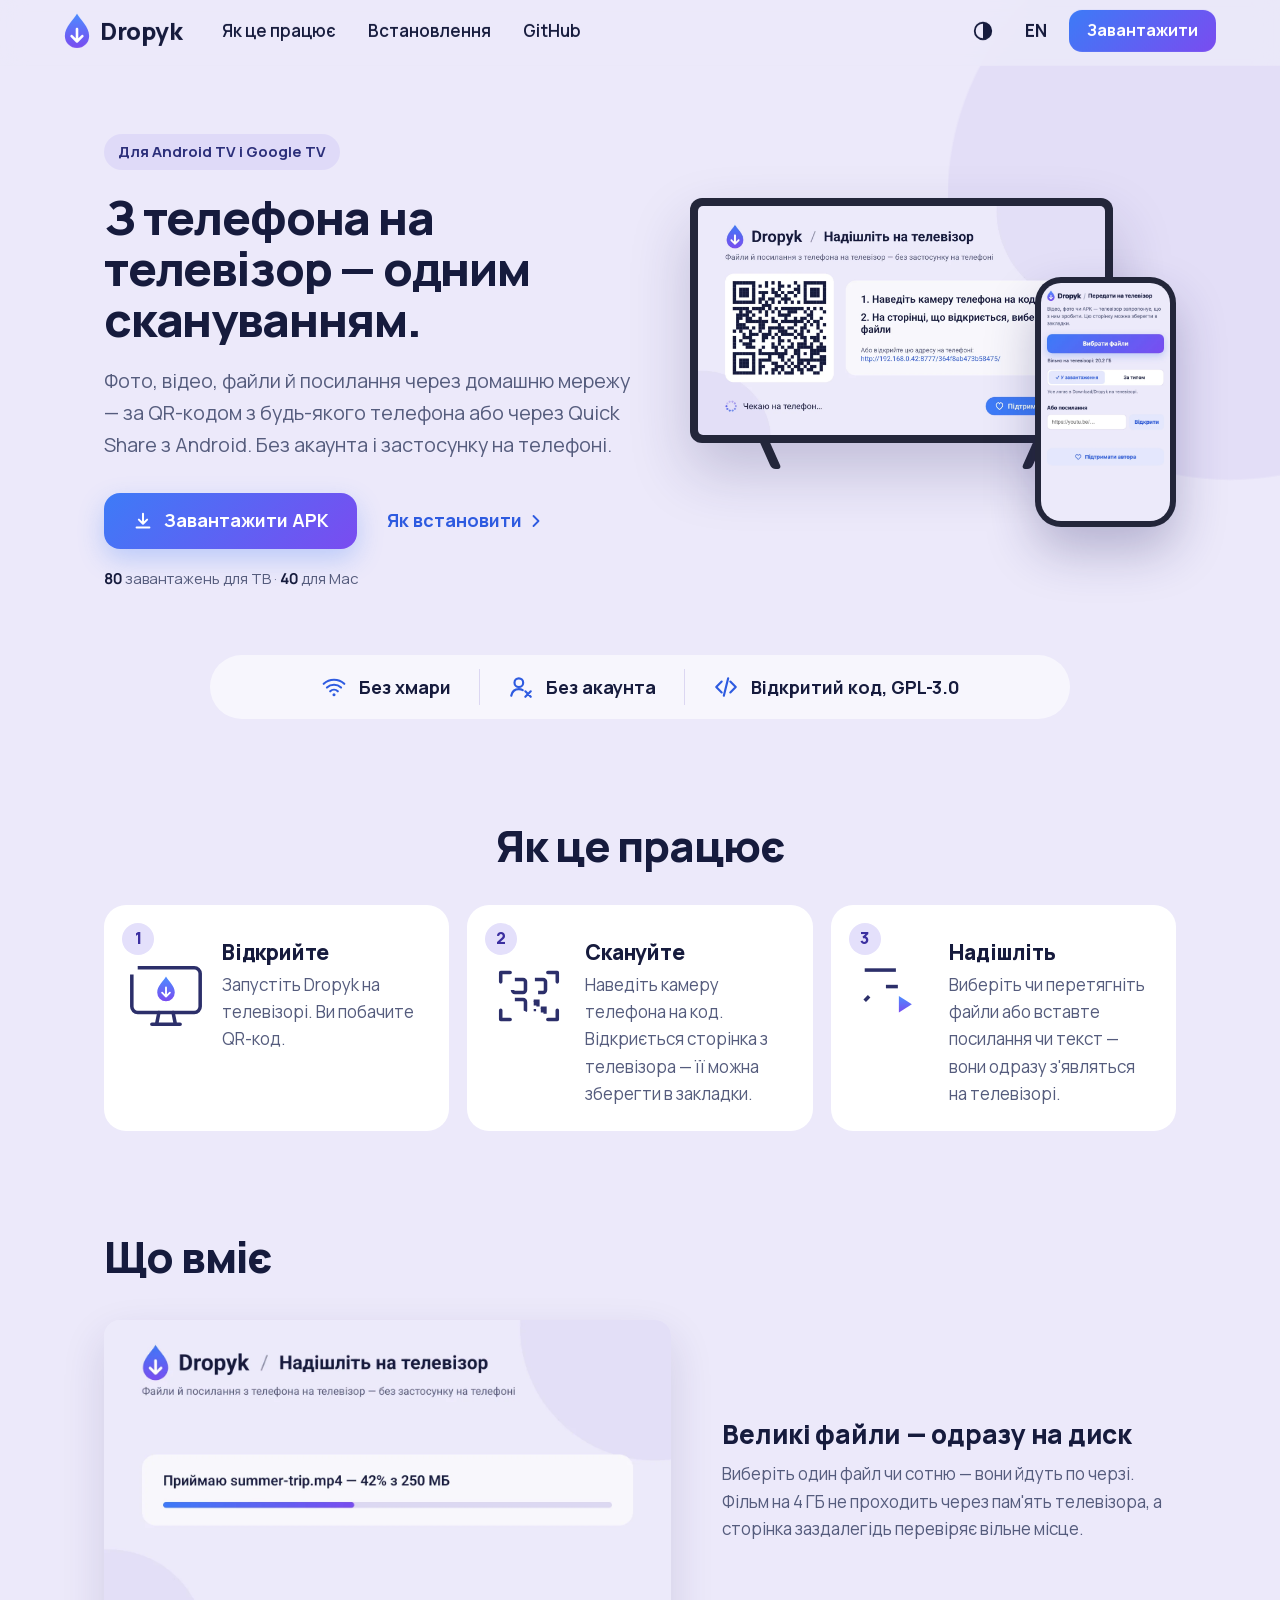
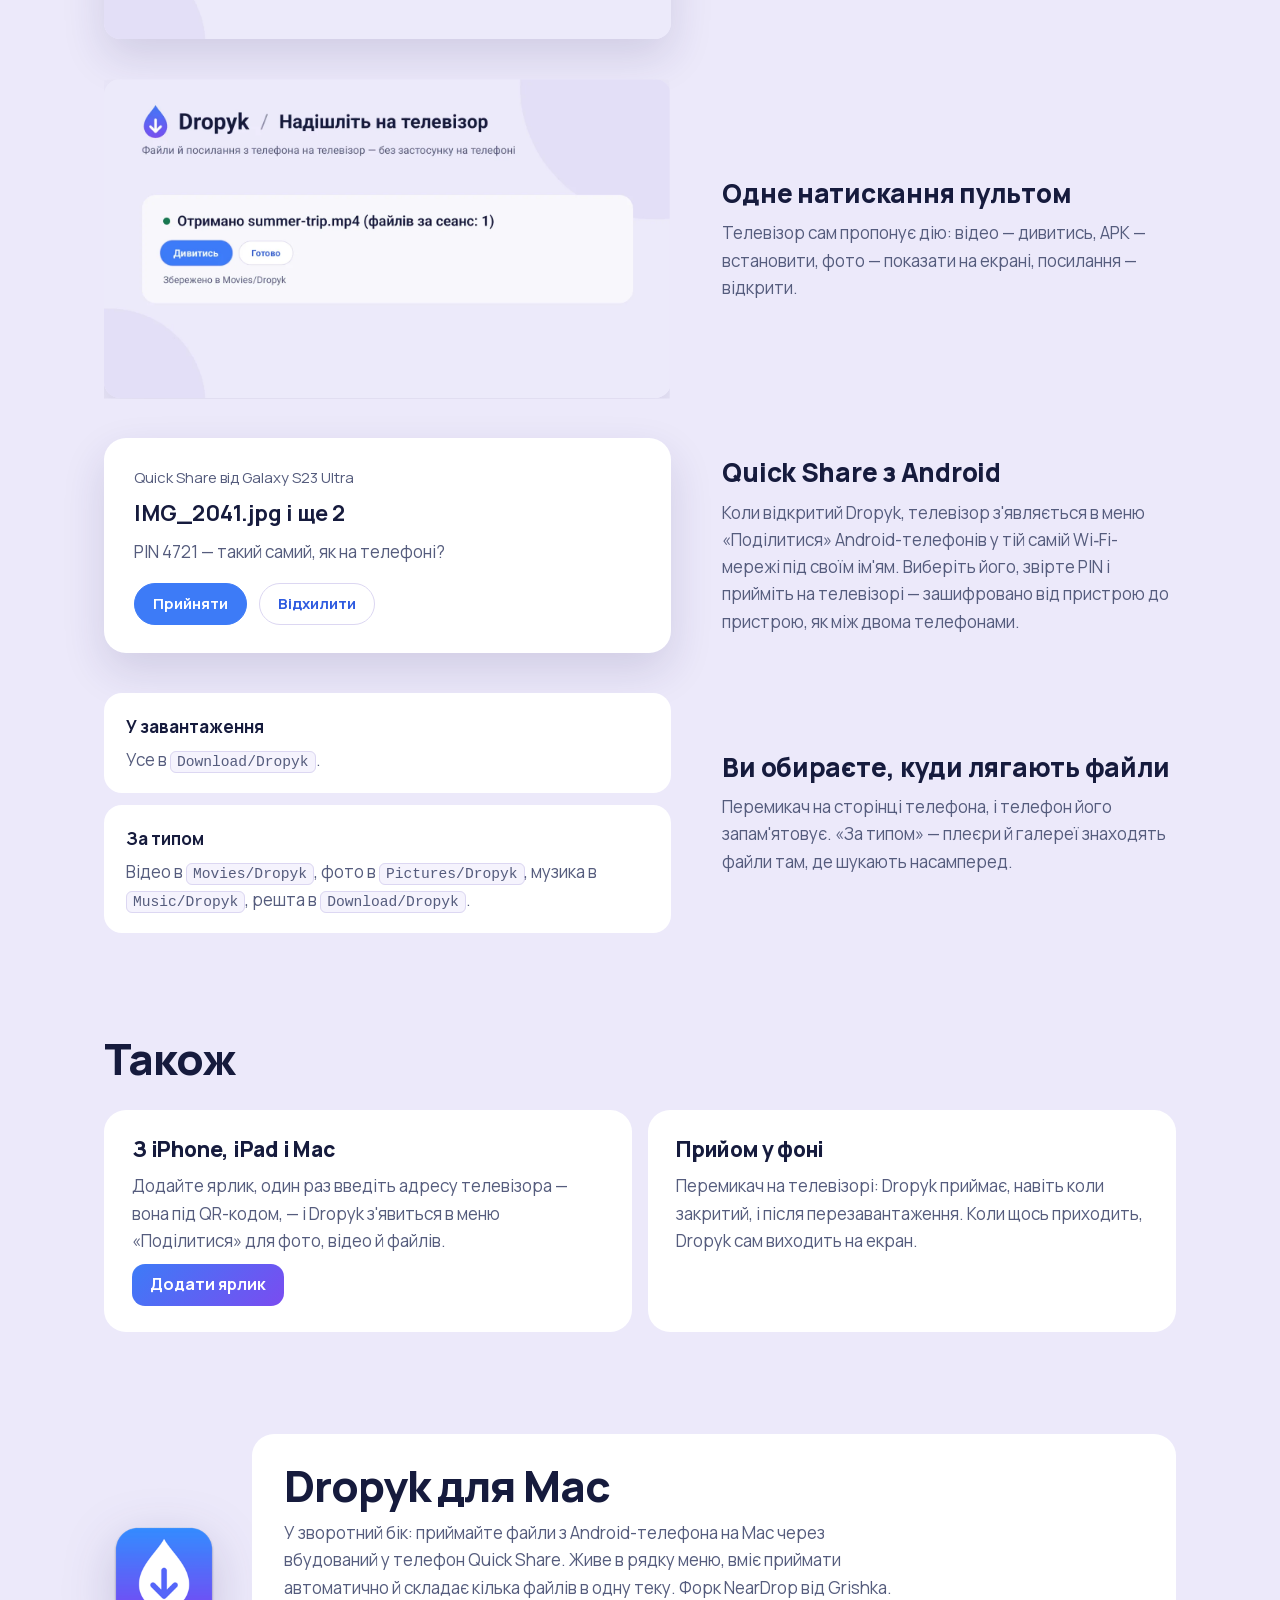
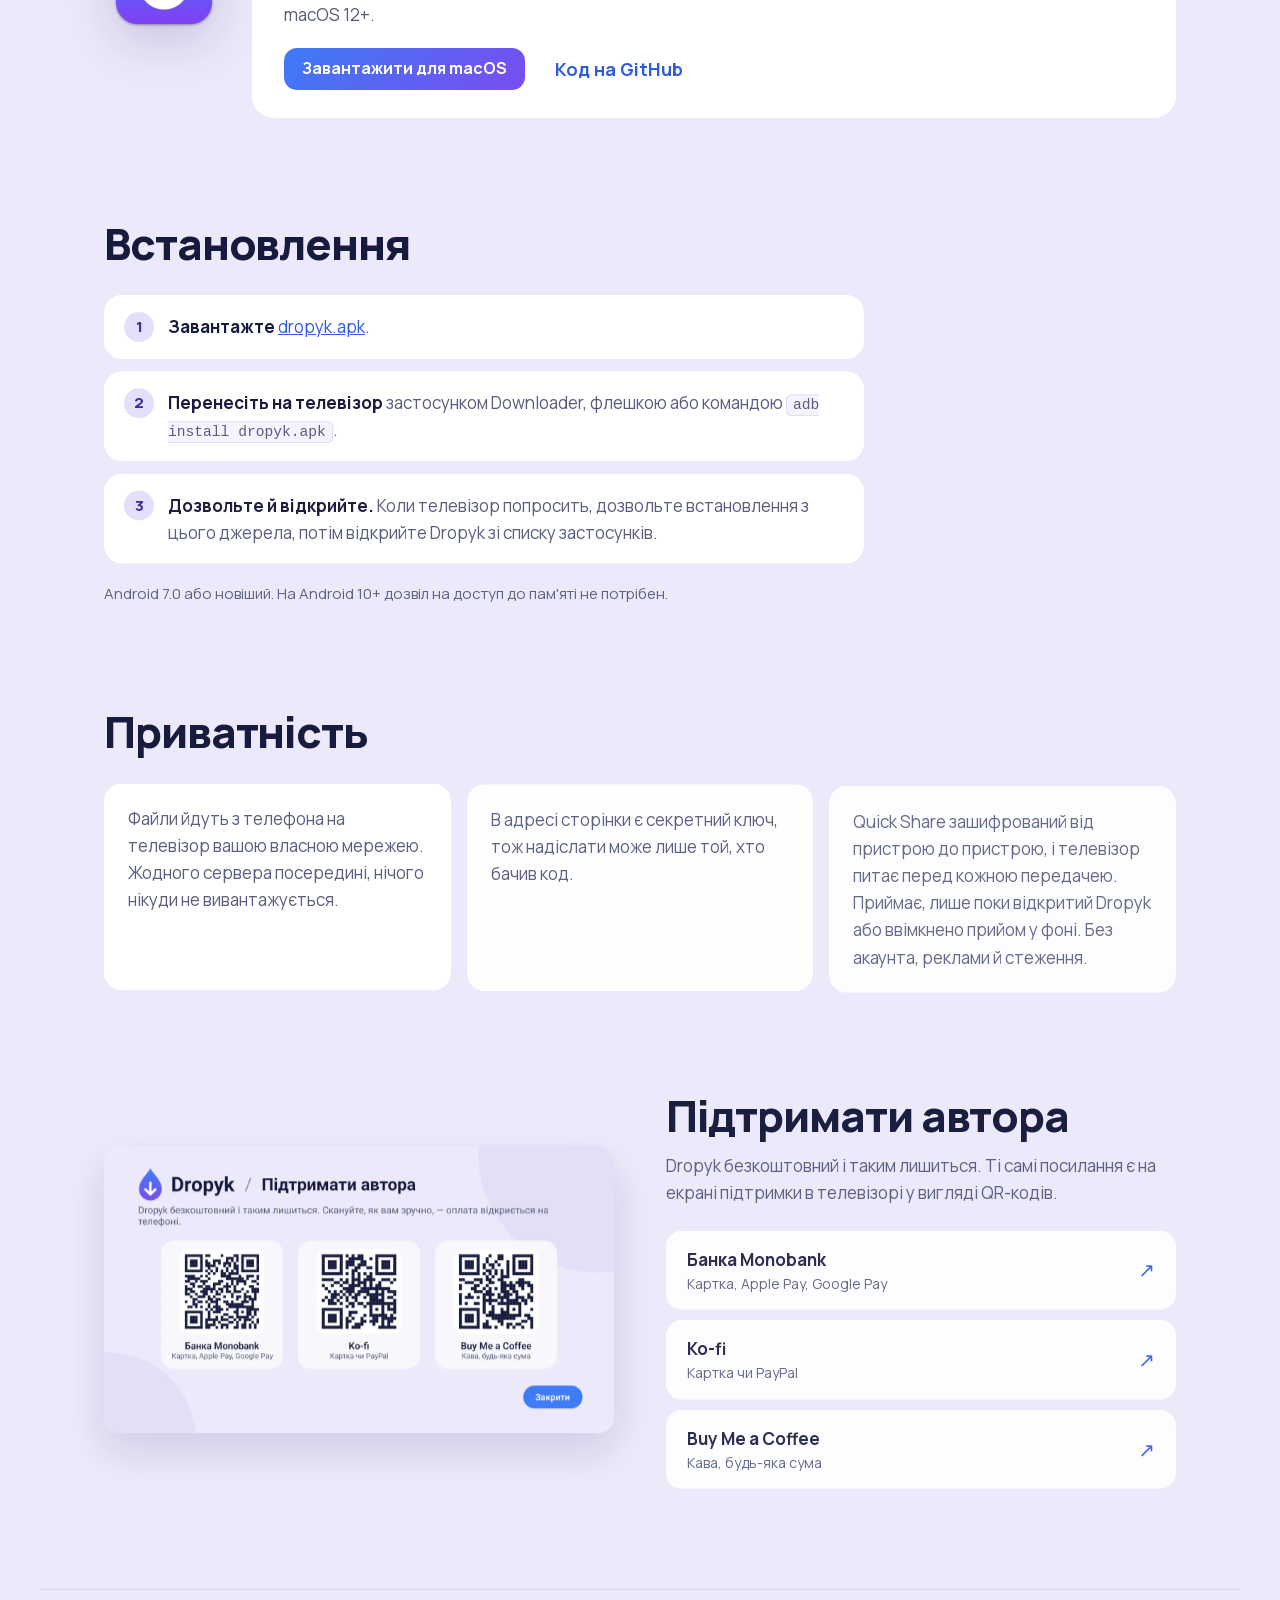
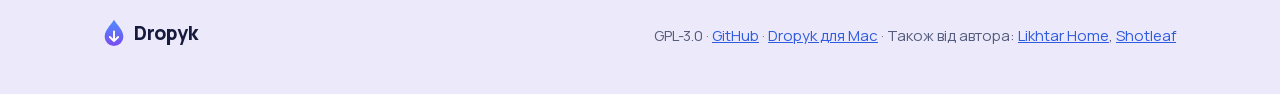
==== commit e4a03446: "site: motion fixes from review — all-or-nothing plugins, story survives resize, clean phone across 9" ====
--- a/web/uk/index.html
+++ b/web/uk/index.html
@@ -41,7 +41,7 @@
 <script defer src="../vendor/gsap/3.15.0/ScrollTrigger.min.js"></script>
 <script defer src="../vendor/gsap/3.15.0/SplitText.min.js"></script>
 <script defer src="../vendor/gsap/3.15.0/DrawSVGPlugin.min.js"></script>
-<script defer src="../motion.js?v=c8507def"></script>
+<script defer src="../motion.js?v=2d58674d"></script>
 </head>
 <body>
 <div class="backdrop" aria-hidden="true"><div class="blob"></div></div>
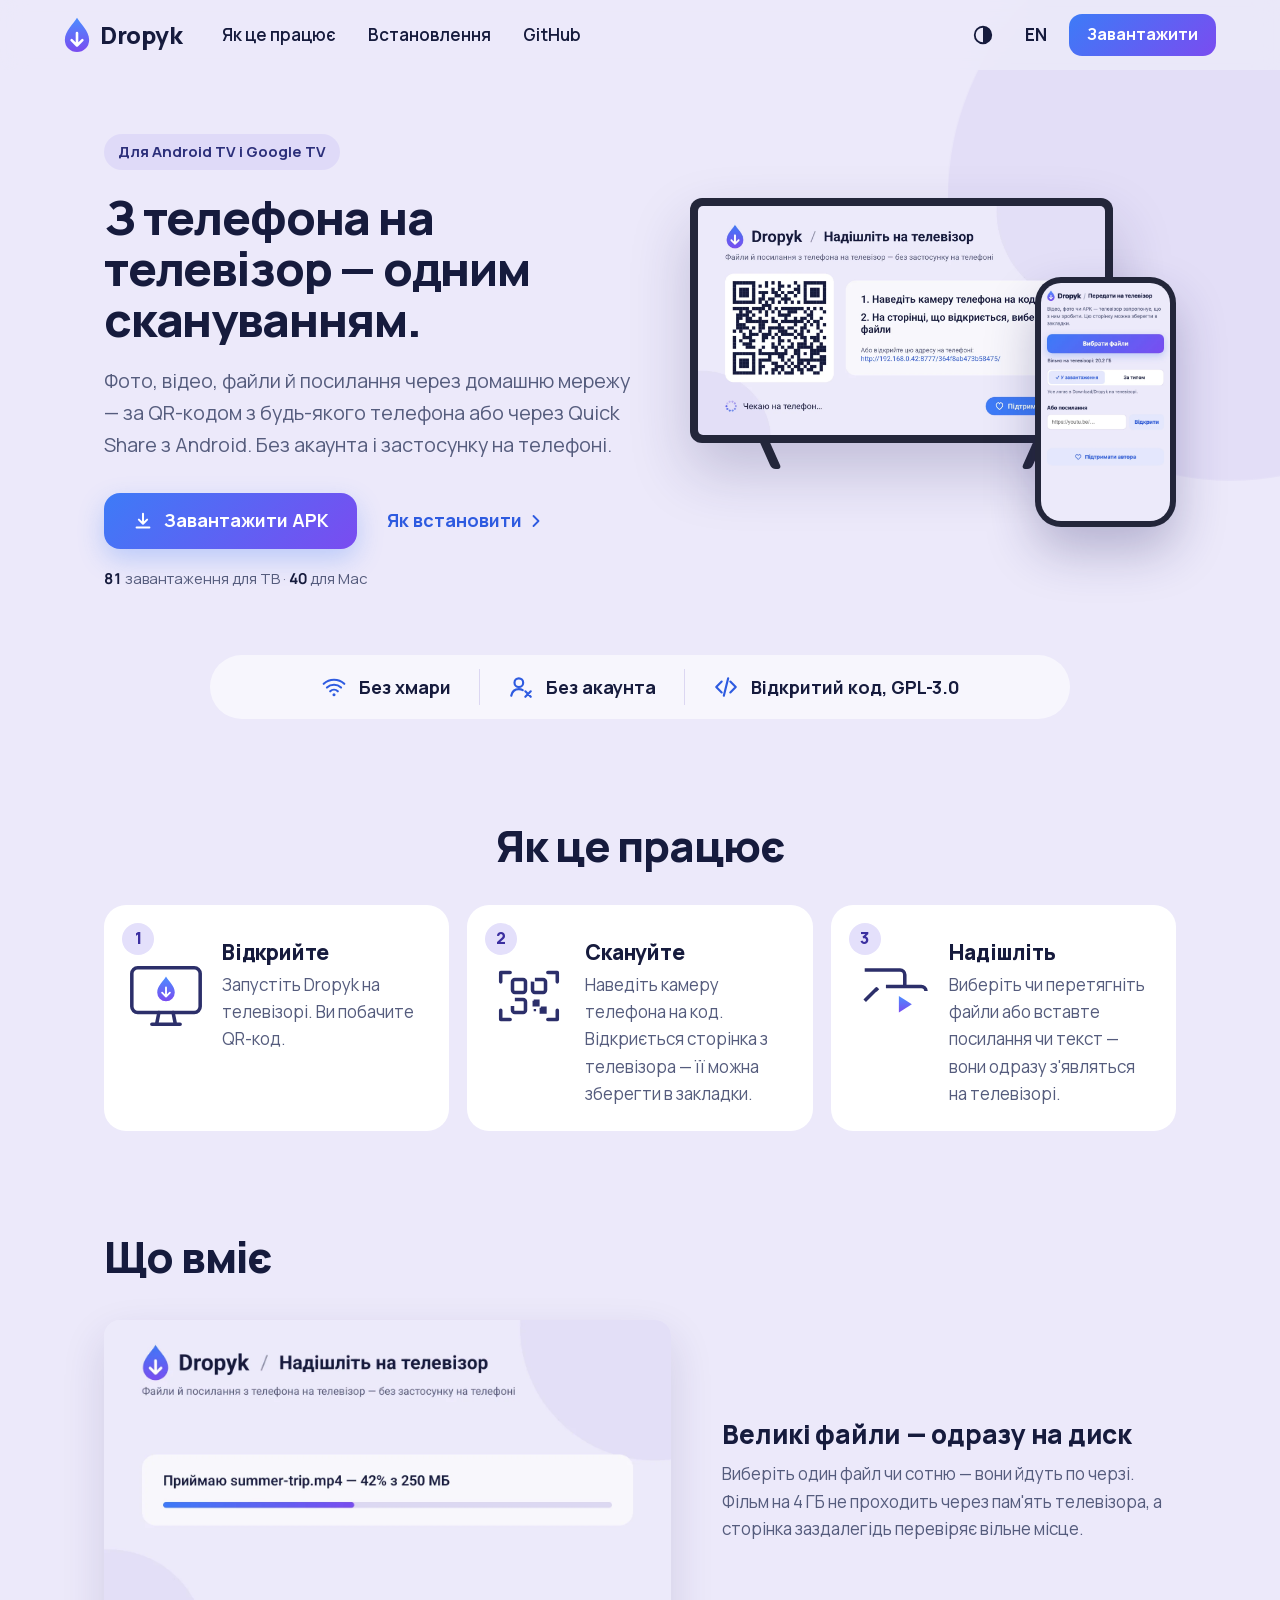
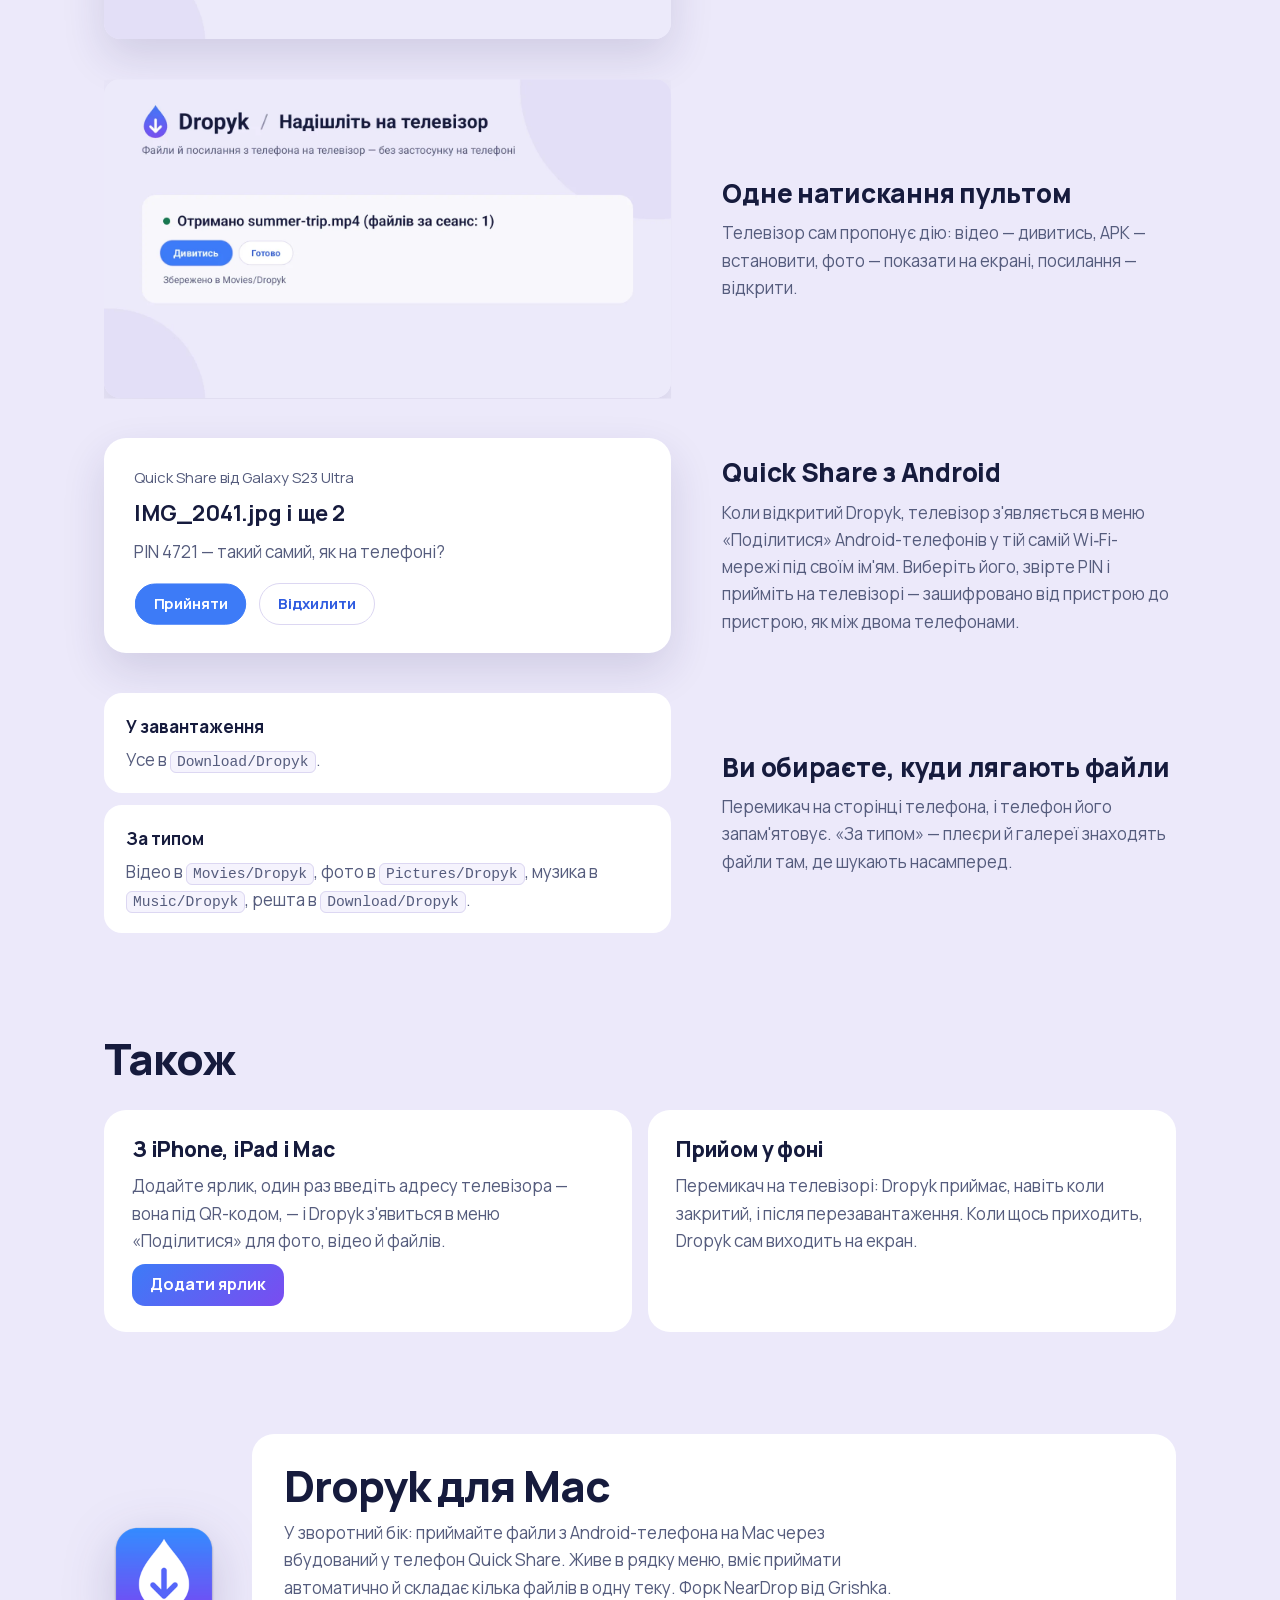
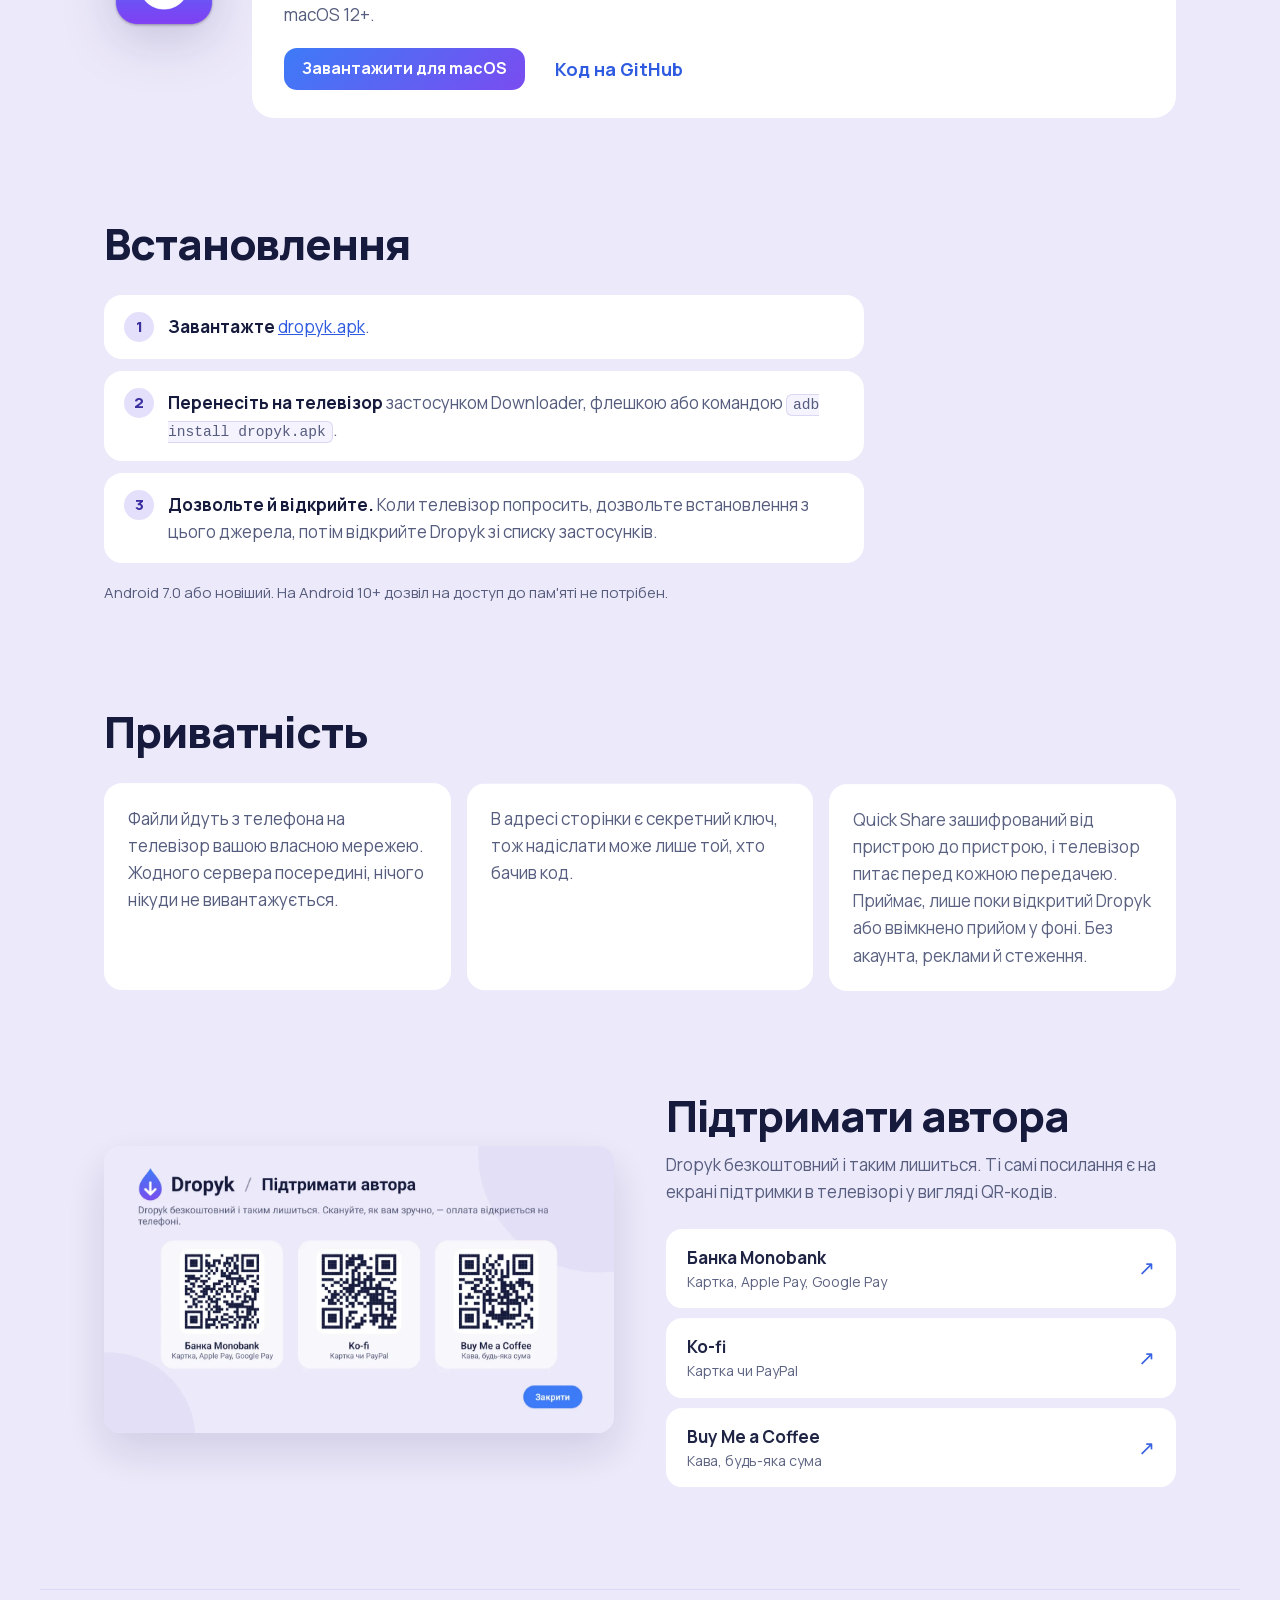
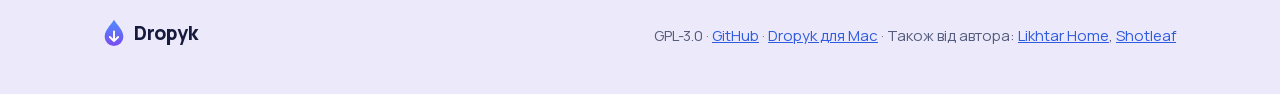
==== commit ce45861a: "site: the seven minors from the review The hero shows itself at 1.2 s if the scripts are slow; the m" ====
--- a/web/uk/index.html
+++ b/web/uk/index.html
@@ -36,12 +36,12 @@
 <link rel="icon" type="image/png" sizes="32x32" href="../assets/icon-32.png">
 <link rel="apple-touch-icon" href="../assets/icon-180.png">
 <link rel="preload" href="../fonts/manrope-latin.woff2" as="font" type="font/woff2" crossorigin>
-<link rel="stylesheet" href="../style.css?v=52f91c2b">
+<link rel="stylesheet" href="../style.css?v=8b734117">
 <script defer src="../vendor/gsap/3.15.0/gsap.min.js"></script>
 <script defer src="../vendor/gsap/3.15.0/ScrollTrigger.min.js"></script>
 <script defer src="../vendor/gsap/3.15.0/SplitText.min.js"></script>
 <script defer src="../vendor/gsap/3.15.0/DrawSVGPlugin.min.js"></script>
-<script defer src="../motion.js?v=2d58674d"></script>
+<script defer src="../motion.js?v=8e9e25b8"></script>
 </head>
 <body>
 <div class="backdrop" aria-hidden="true"><div class="blob"></div></div>
@@ -88,12 +88,12 @@
       </a>
       <a class="text-link" href="#install">Як встановити<svg viewBox="0 0 24 24" aria-hidden="true"><path d="m9 6 6 6-6 6" fill="none" stroke="currentColor" stroke-width="2.2" stroke-linecap="round" stroke-linejoin="round"/></svg></a>
     </div>
-    <p class="stats"><b data-count="80">80</b> завантажень для ТВ · <b data-count="40">40</b> для Mac</p>
+    <p class="stats"><b data-count="81">81</b> завантаження для ТВ · <b data-count="40">40</b> для Mac</p>
   </div>
   <div class="devices">
     <div class="devices-tilt">
     <figure class="tv">
-      <div class="tv-screen"><img src="../assets/uk-tv-waiting.webp" alt="Dropyk на телевізорі: Dropyk / Надішліть на телевізор, QR-код, два кроки й запасна адреса" width="1440" height="810" fetchpriority="high"><img class="tv-alt" src="../assets/uk-tv-receiving.webp" alt="" aria-hidden="true" width="1440" height="810" decoding="async"><img class="tv-alt" src="../assets/uk-tv-received-video.webp" alt="" aria-hidden="true" width="1440" height="810" decoding="async"></div>
+      <div class="tv-screen"><img src="../assets/uk-tv-waiting.webp" alt="Dropyk на телевізорі: Dropyk / Надішліть на телевізор, QR-код, два кроки й запасна адреса" width="1440" height="810" fetchpriority="high"><img class="tv-alt" data-src="../assets/uk-tv-receiving.webp" alt="" aria-hidden="true" width="1440" height="810" decoding="async"><img class="tv-alt" data-src="../assets/uk-tv-received-video.webp" alt="" aria-hidden="true" width="1440" height="810" decoding="async"></div>
       <div class="tv-stand" aria-hidden="true"></div>
     </figure>
     <figure class="phone">
--- a/web/style.css
+++ b/web/style.css
@@ -201,6 +201,9 @@
 
 /* Motion (motion.js): hidden only while .motion is on <html>, which the head script takes off after 3 s if motion.js never starts. */
 .motion [data-reveal], .motion .hero-copy > *, .motion .devices-tilt > figure, .motion .steps li, .motion .feature > *, .motion .mac img { opacity: 0; }
+/* The hero can't wait 3 s on a slow line: it shows itself at 1.2 s unless motion.js has taken over (.moving). */
+@keyframes show { to { opacity: 1; } }
+.motion:not(.moving) .hero-copy > *, .motion:not(.moving) .devices-tilt > figure { animation: show .4s 1.2s forwards; }
 /* Hover lift (motion.js adds .lifted): the same soft shadow the screenshots have. */
 .lifted { box-shadow: 0 18px 44px rgba(40, 36, 100, .14); }
 .more-card, .private li, .install li, .give { transition: box-shadow .25s; }
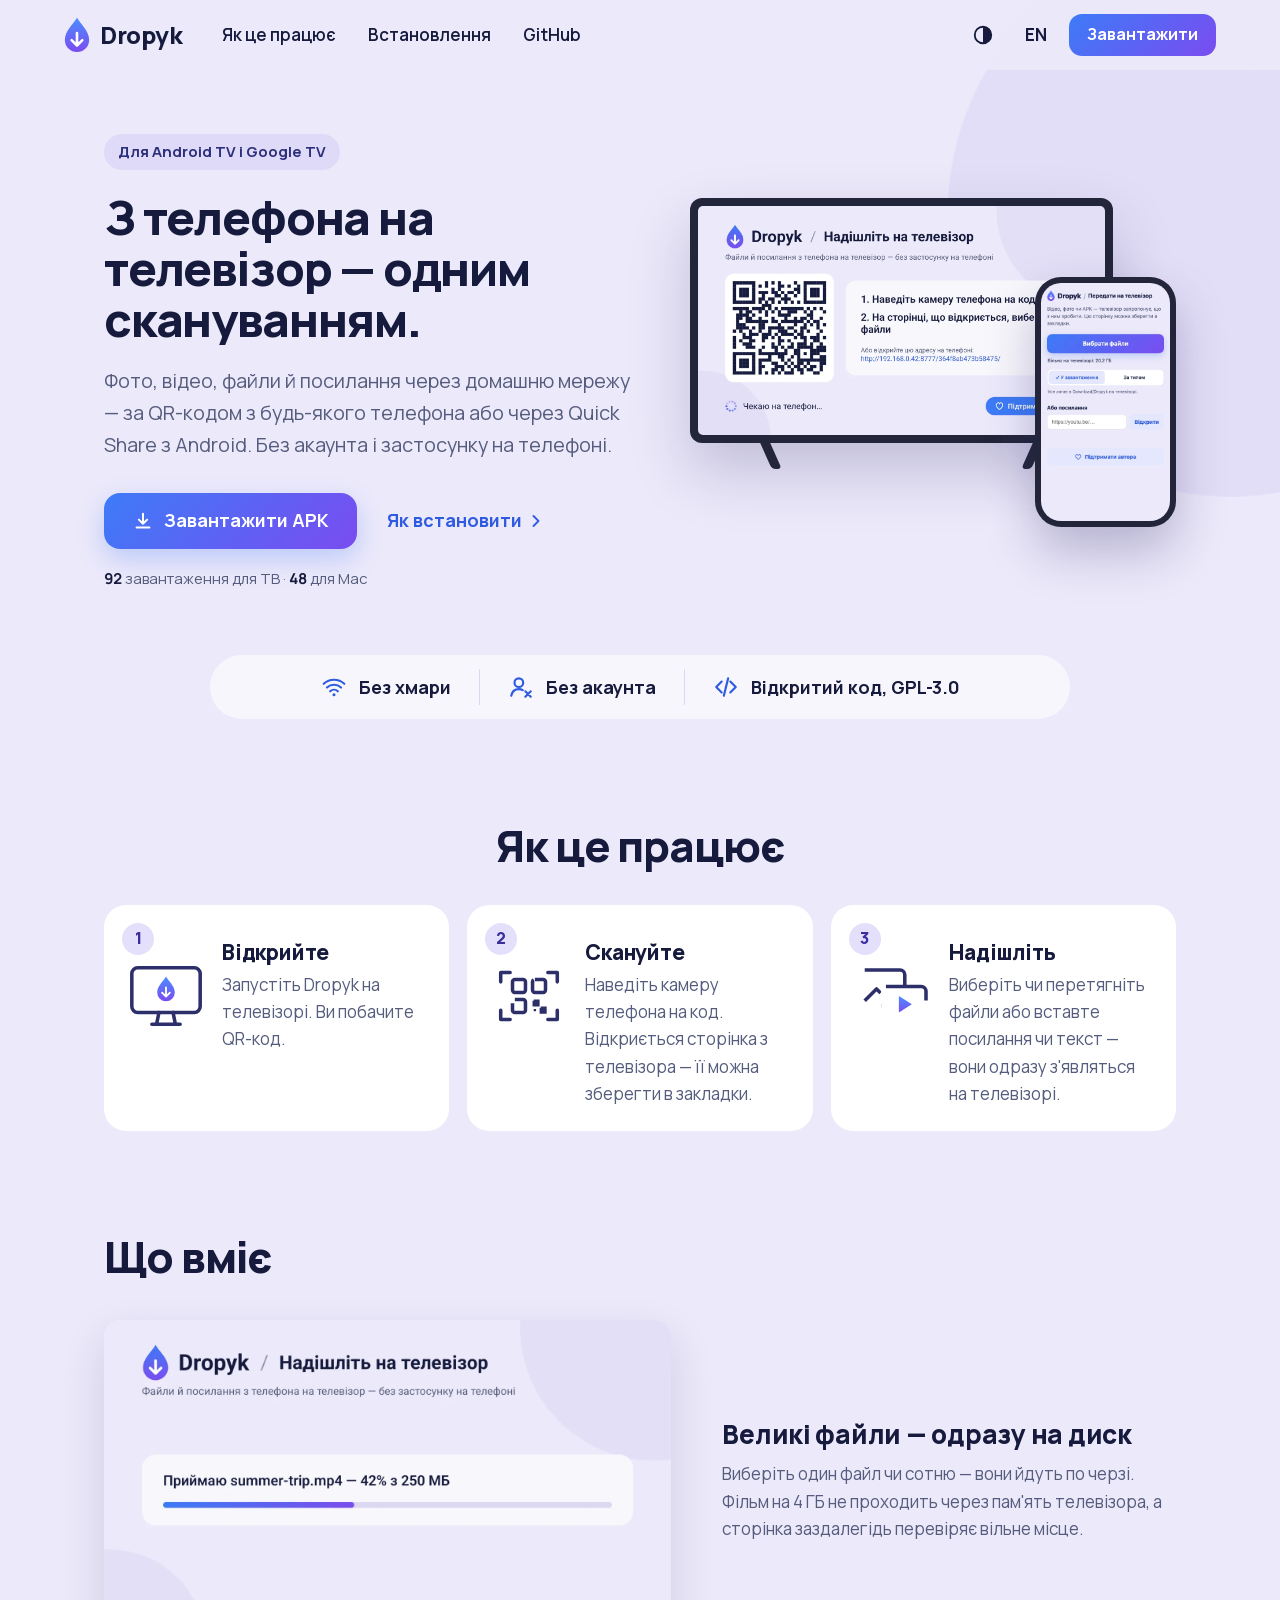
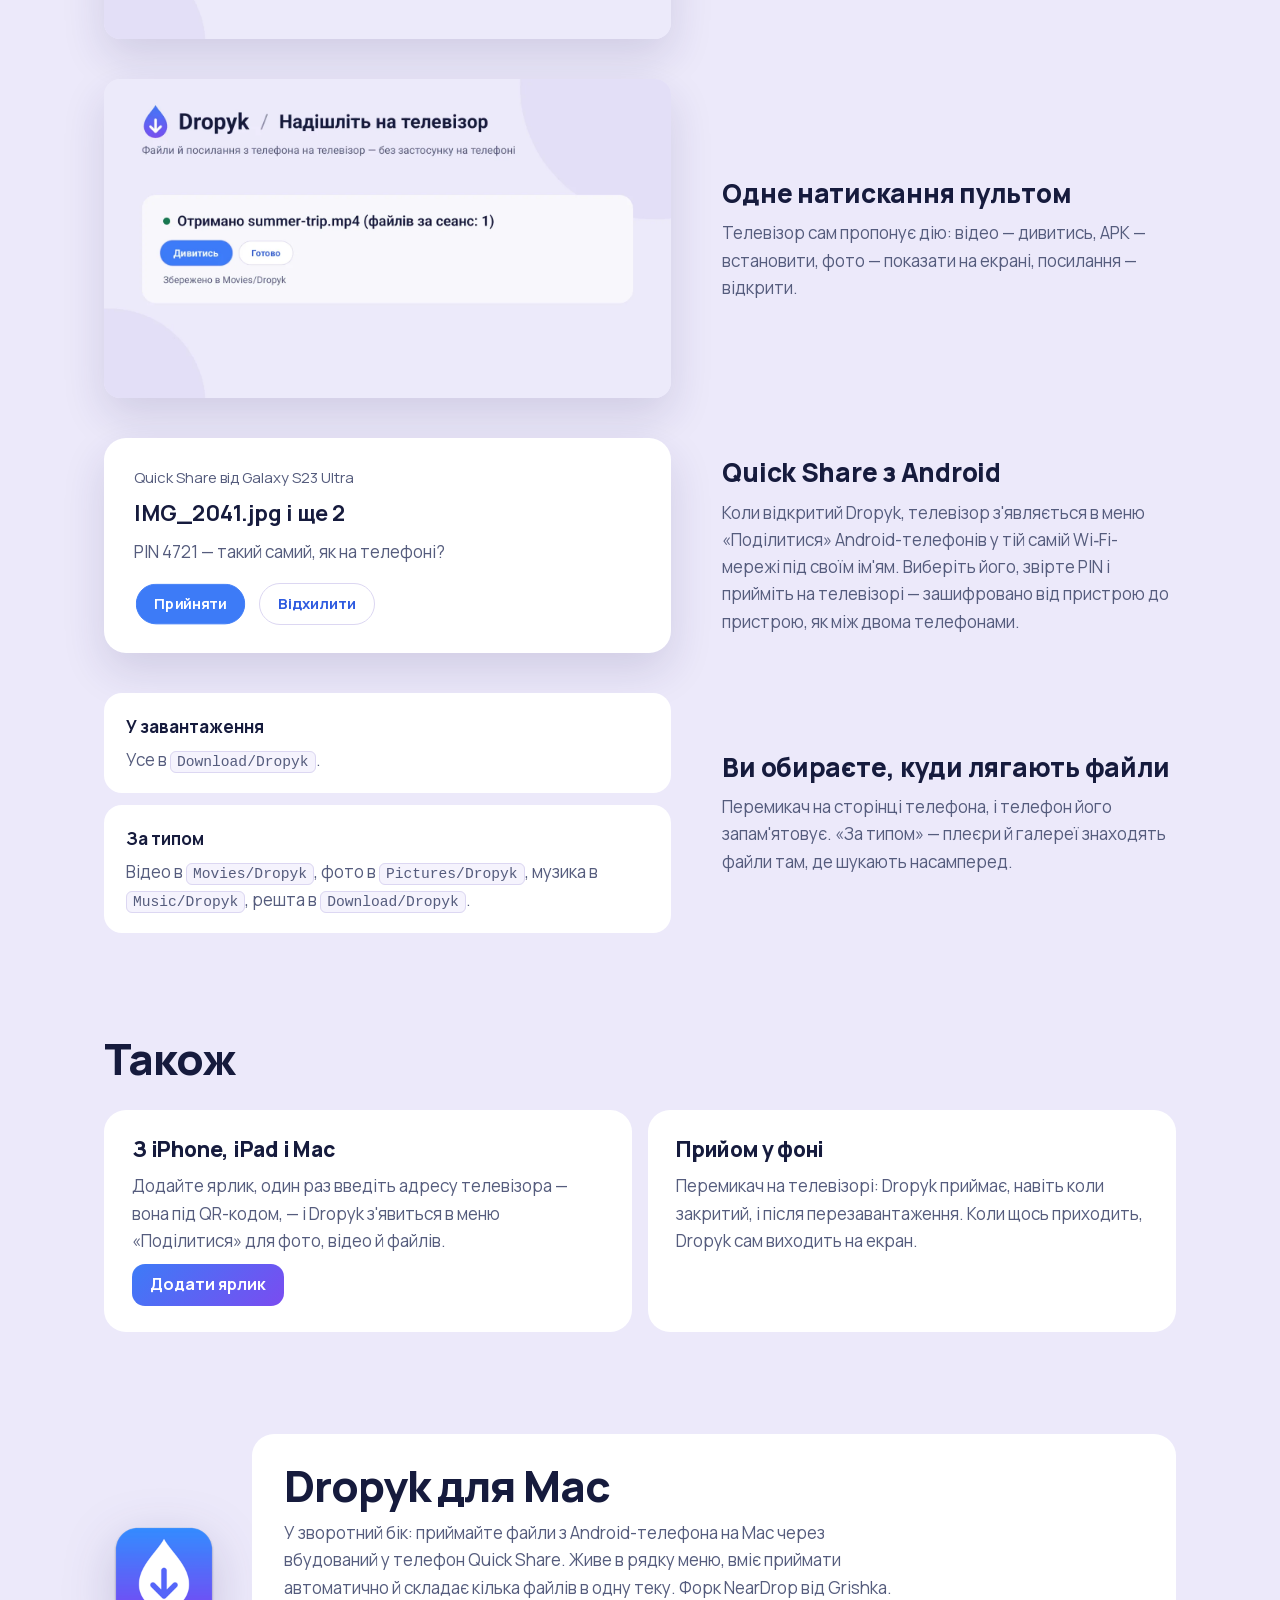
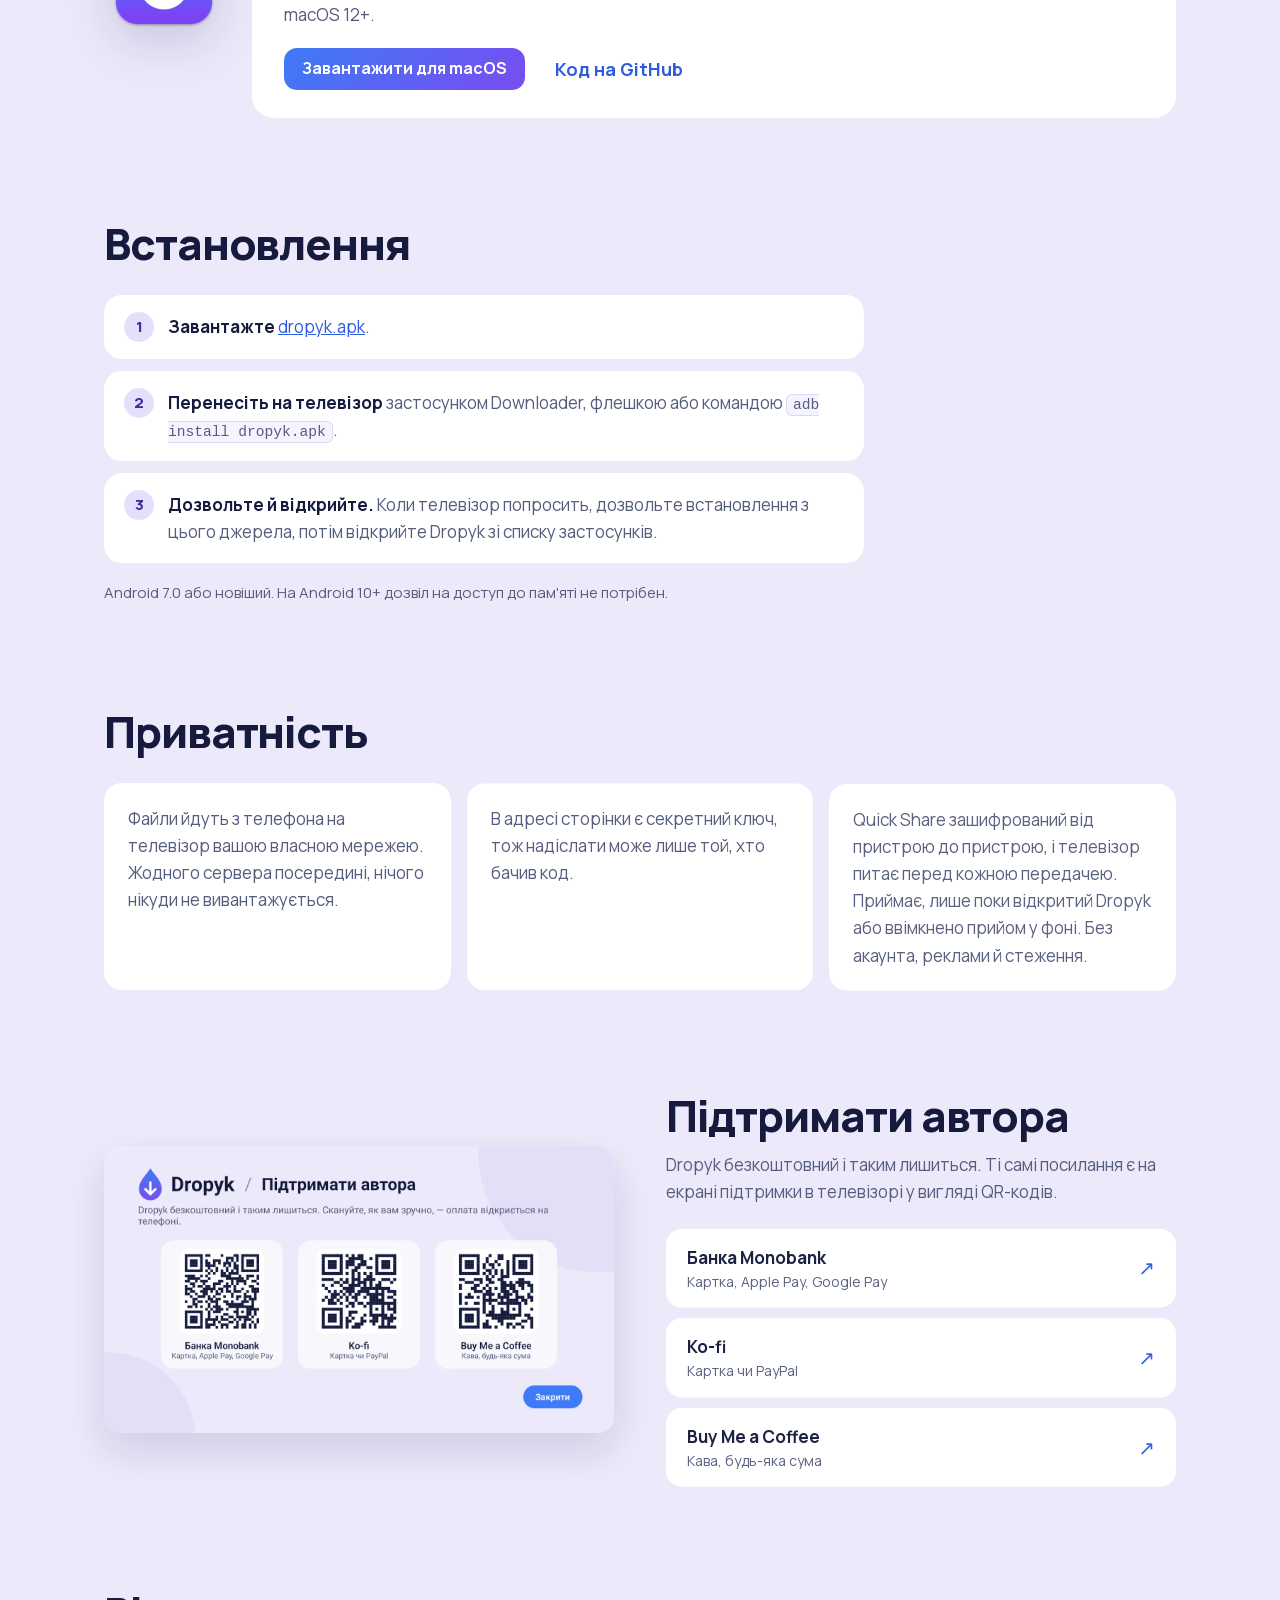
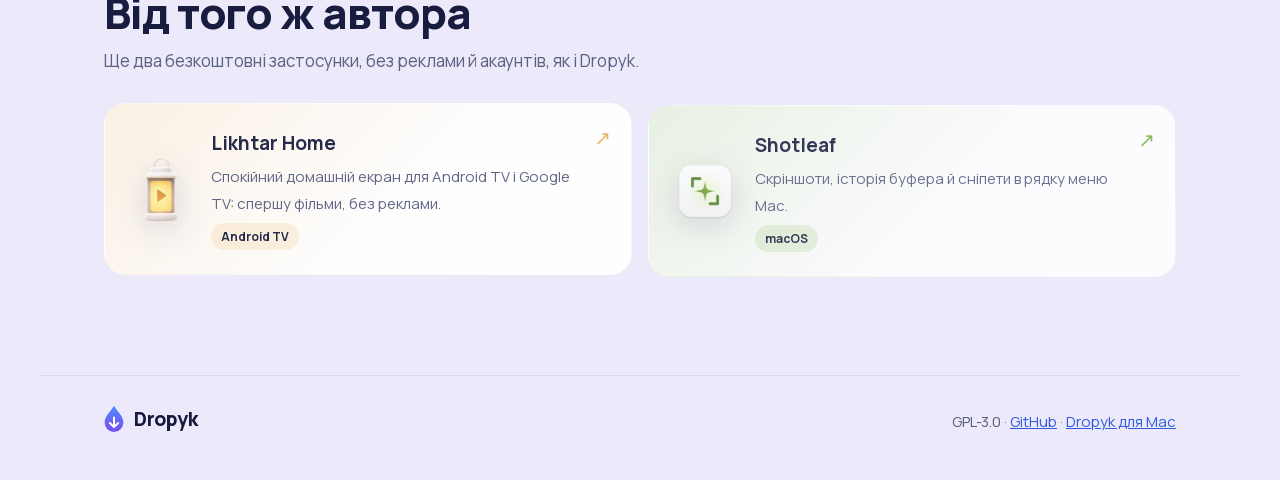
==== commit 02b0ff54: "Site and README: the author's other apps, Likhtar Home and Shotleaf Co-Authored-By: Claude Opus 5.5 " ====
--- a/web/uk/index.html
+++ b/web/uk/index.html
@@ -36,12 +36,12 @@
 <link rel="icon" type="image/png" sizes="32x32" href="../assets/icon-32.png">
 <link rel="apple-touch-icon" href="../assets/icon-180.png">
 <link rel="preload" href="../fonts/manrope-latin.woff2" as="font" type="font/woff2" crossorigin>
-<link rel="stylesheet" href="../style.css?v=8b734117">
+<link rel="stylesheet" href="../style.css?v=ae629f5f">
 <script defer src="../vendor/gsap/3.15.0/gsap.min.js"></script>
 <script defer src="../vendor/gsap/3.15.0/ScrollTrigger.min.js"></script>
 <script defer src="../vendor/gsap/3.15.0/SplitText.min.js"></script>
 <script defer src="../vendor/gsap/3.15.0/DrawSVGPlugin.min.js"></script>
-<script defer src="../motion.js?v=8e9e25b8"></script>
+<script defer src="../motion.js?v=72dc1f9f"></script>
 </head>
 <body>
 <div class="backdrop" aria-hidden="true"><div class="blob"></div></div>
@@ -88,7 +88,7 @@
       </a>
       <a class="text-link" href="#install">Як встановити<svg viewBox="0 0 24 24" aria-hidden="true"><path d="m9 6 6 6-6 6" fill="none" stroke="currentColor" stroke-width="2.2" stroke-linecap="round" stroke-linejoin="round"/></svg></a>
     </div>
-    <p class="stats"><b data-count="81">81</b> завантаження для ТВ · <b data-count="40">40</b> для Mac</p>
+    <p class="stats"><b data-count="92">92</b> завантаження для ТВ · <b data-count="48">48</b> для Mac</p>
   </div>
   <div class="devices">
     <div class="devices-tilt">
@@ -232,11 +232,30 @@
   </div>
 </section>
 
+<section class="kin" data-reveal="kin" aria-labelledby="kin-title">
+  <h2 id="kin-title">Від того ж автора</h2>
+  <p class="kin-lead">Ще два безкоштовні застосунки, без реклами й акаунтів, як і Dropyk.</p>
+  <div class="kin-cards">
+    <a class="kin-card" href="https://likhtar.syvyj.dev/uk/" style="--tone: 232, 178, 90">
+      <img src="../assets/kin-likhtar.png" alt="" width="64" height="64" loading="lazy">
+      <span><b>Likhtar Home</b><small>Спокійний домашній екран для Android TV і Google TV: спершу фільми, без реклами.</small></span>
+      <em class="kin-tag">Android TV</em>
+      <span class="kin-arrow" aria-hidden="true">↗</span>
+    </a>
+    <a class="kin-card" href="https://shotleaf.syvyj.dev/uk/" style="--tone: 124, 179, 66">
+      <img src="../assets/kin-shotleaf.png" alt="" width="64" height="64" loading="lazy">
+      <span><b>Shotleaf</b><small>Скріншоти, історія буфера й сніпети в рядку меню Mac.</small></span>
+      <em class="kin-tag">macOS</em>
+      <span class="kin-arrow" aria-hidden="true">↗</span>
+    </a>
+  </div>
+</section>
+
 </main>
 
 <footer class="footer">
   <p><a class="brand" href="../uk/"><svg aria-hidden="true"><use href="#drop"/></svg><span>Dropyk</span></a></p>
-  <p>GPL-3.0 · <a href="https://github.com/Syvyj/dropyk-android">GitHub</a> · <a href="#mac">Dropyk для Mac</a> · Також від автора: <a href="https://likhtar.syvyj.dev/">Likhtar Home</a>, <a href="https://shotleaf.syvyj.dev/">Shotleaf</a></p>
+  <p>GPL-3.0 · <a href="https://github.com/Syvyj/dropyk-android">GitHub</a> · <a href="#mac">Dropyk для Mac</a></p>
 </footer>
 </body>
 </html>
--- a/web/style.css
+++ b/web/style.css
@@ -207,3 +207,17 @@
 /* Hover lift (motion.js adds .lifted): the same soft shadow the screenshots have. */
 .lifted { box-shadow: 0 18px 44px rgba(40, 36, 100, .14); }
 .more-card, .private li, .install li, .give { transition: box-shadow .25s; }
+
+/* From the same author: each card tinted with its app's colour */
+.kin-lead { color: var(--muted); margin: 10px 0 0; }
+.kin-cards { display: grid; grid-template-columns: 1fr 1fr; gap: 16px; margin-top: 28px; }
+.kin-card { position: relative; display: grid; grid-template-columns: auto 1fr; gap: 6px 18px; align-items: center; padding: 24px 52px 24px 24px; border-radius: 22px;
+  background: linear-gradient(135deg, rgba(var(--tone), .18), transparent 60%), var(--card); border: 1px solid transparent; color: var(--ink); text-decoration: none;
+  transition: transform .25s, box-shadow .25s, border-color .25s; }
+.kin-card:hover, .kin-card:focus-visible { transform: translateY(-3px); border-color: rgba(var(--tone), .7); box-shadow: 0 18px 40px -18px rgba(var(--tone), .55); }
+.kin-card img { grid-row: span 2; width: 64px; height: 64px; border-radius: 16px; filter: drop-shadow(0 8px 16px rgba(40, 36, 100, .18)); }
+.kin-card b { display: block; font-size: 19px; margin-bottom: 4px; }
+.kin-card small { color: var(--muted); font-size: 15px; }
+.kin-tag { font-style: normal; justify-self: start; padding: 4px 10px; border-radius: 999px; font-size: 12px; font-weight: 700; background: rgba(var(--tone), .18); color: var(--ink); }
+.kin-arrow { position: absolute; right: 20px; top: 18px; font-size: 20px; color: rgb(var(--tone)); }
+@media (max-width: 760px) { .kin-cards { grid-template-columns: 1fr; } .kin-card { align-items: start; } }
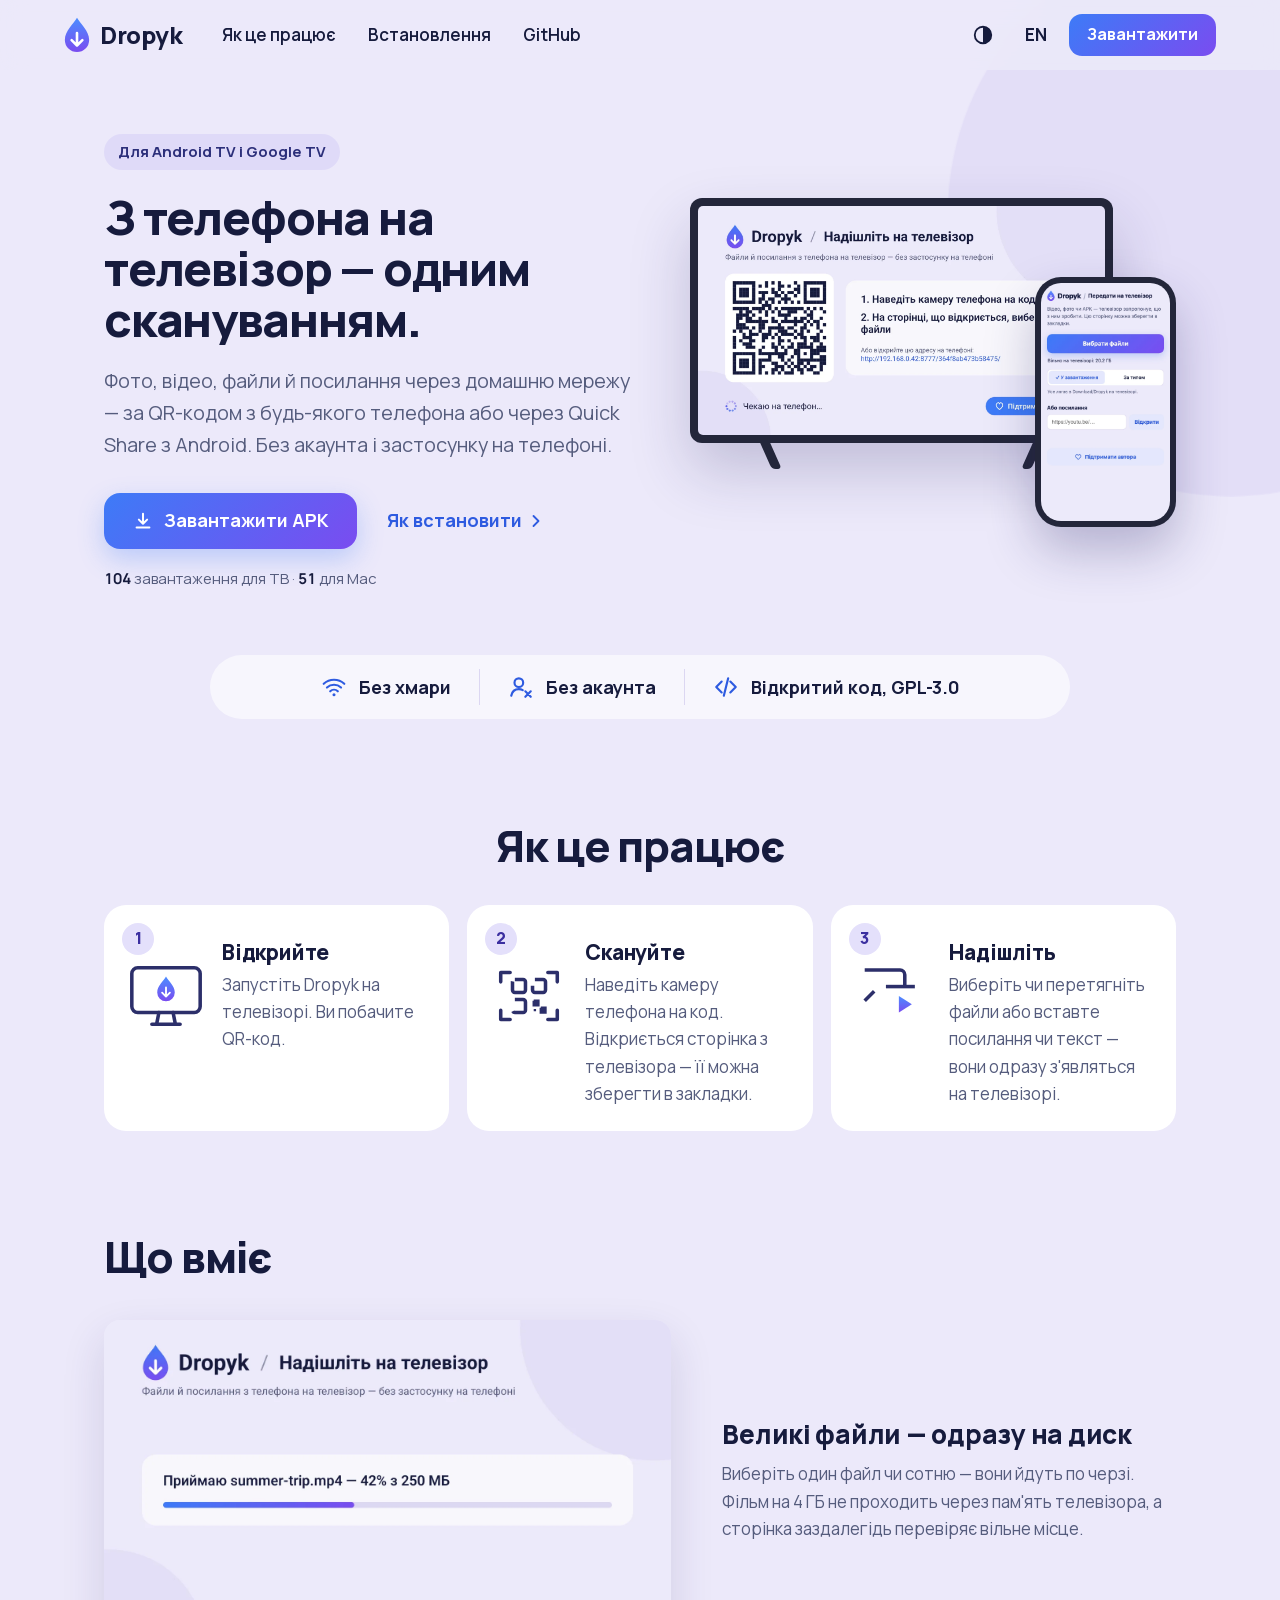
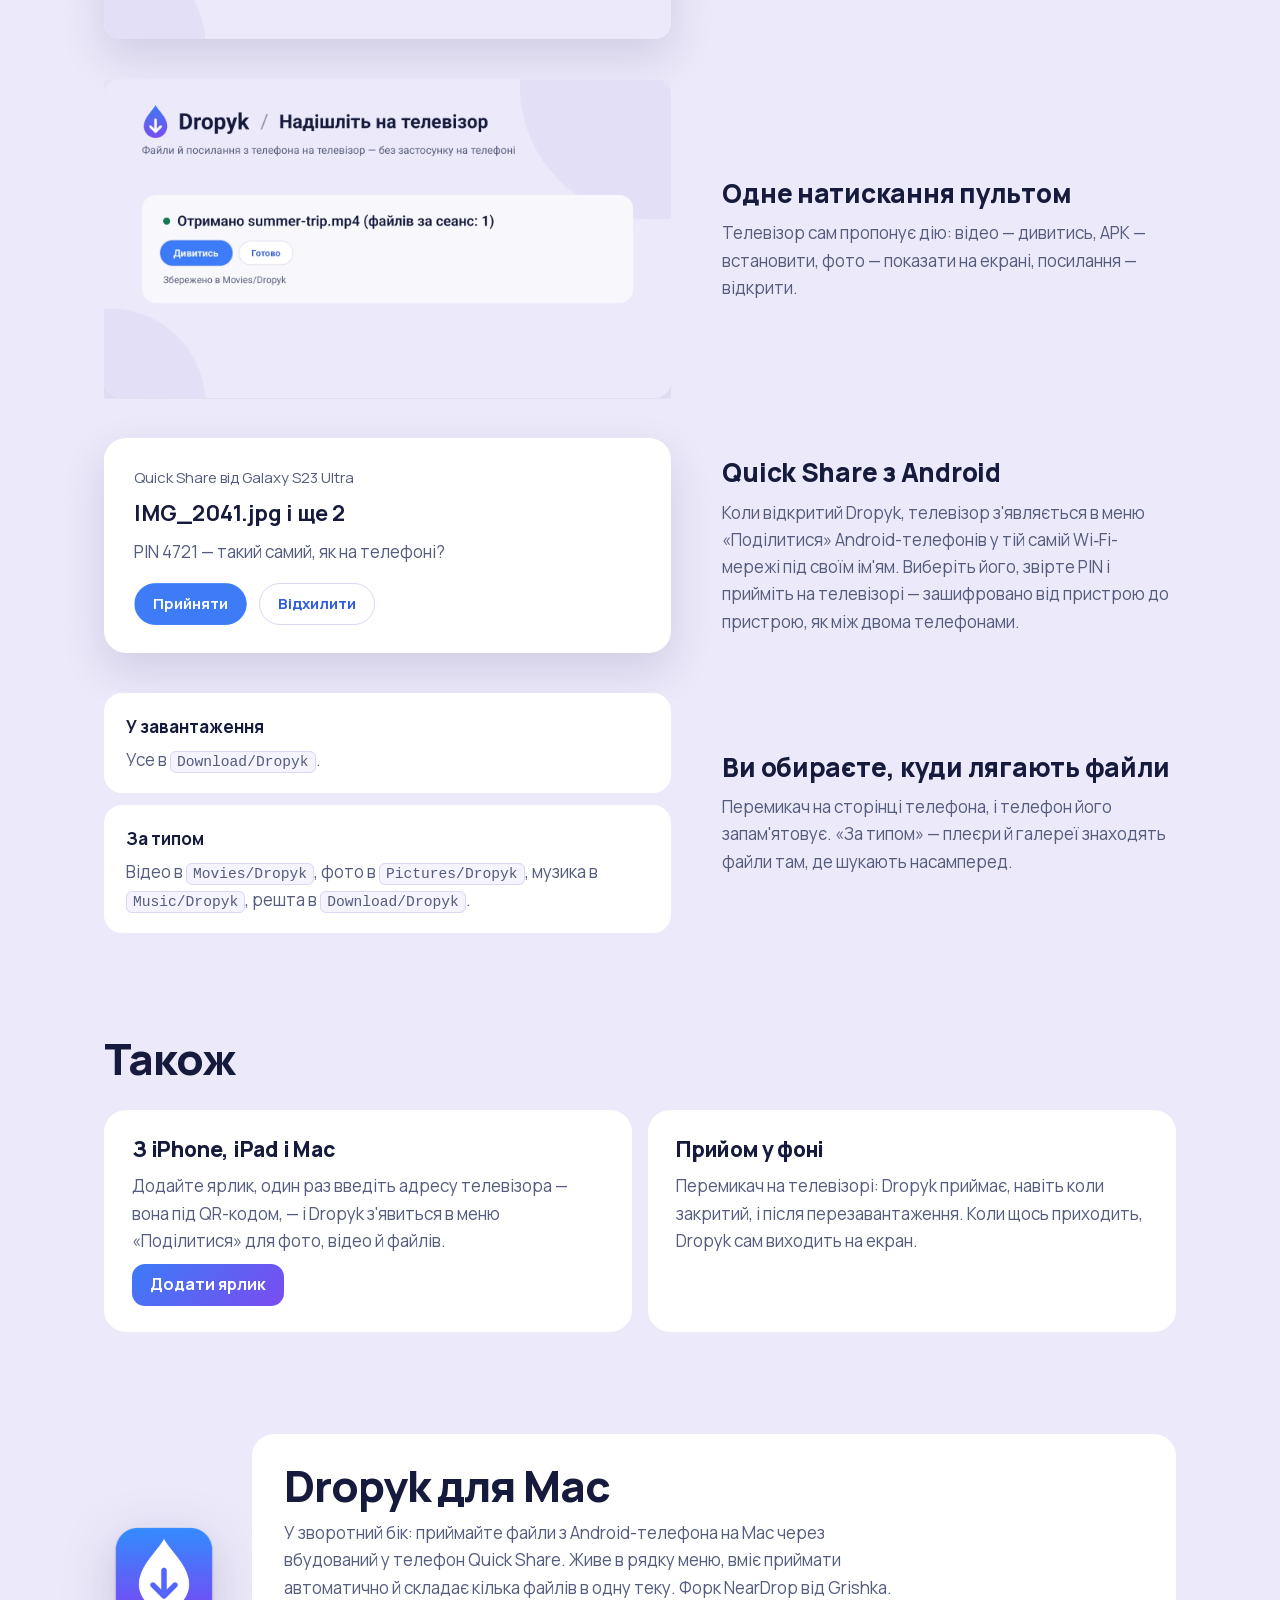
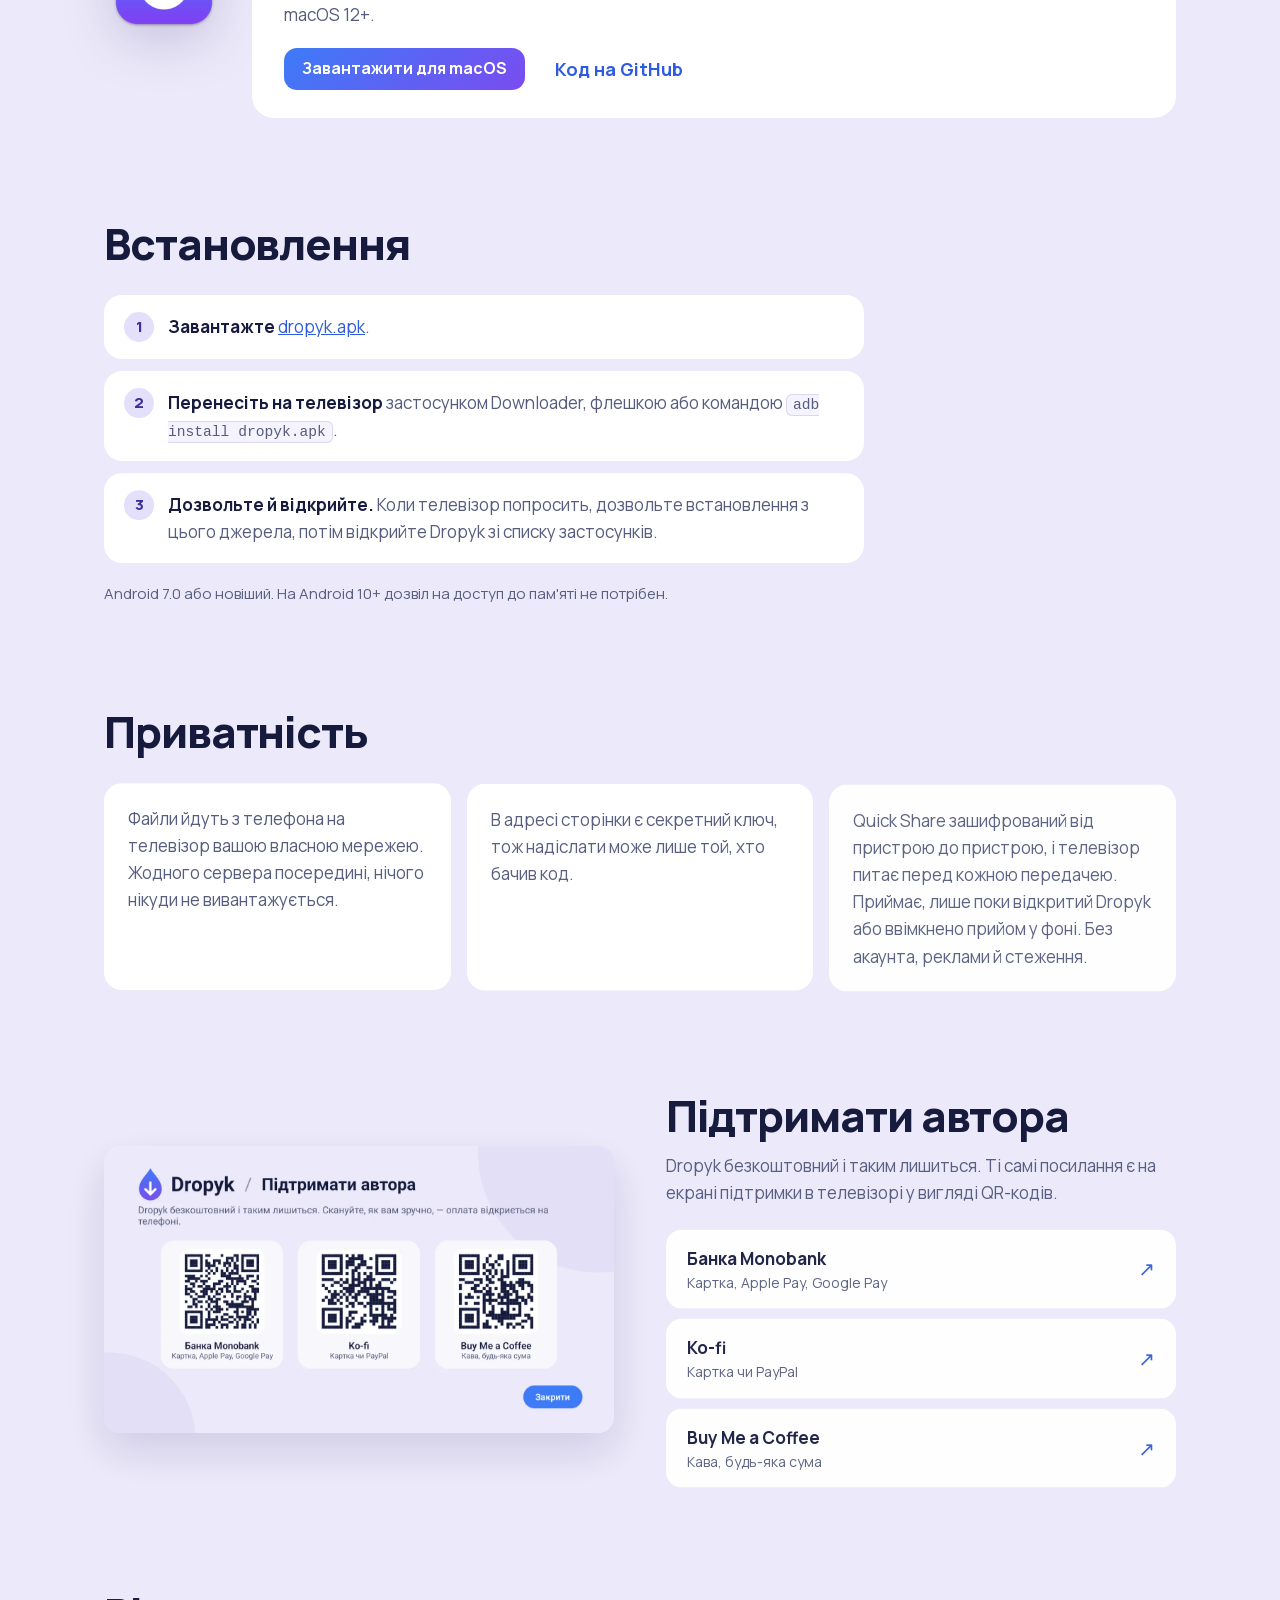
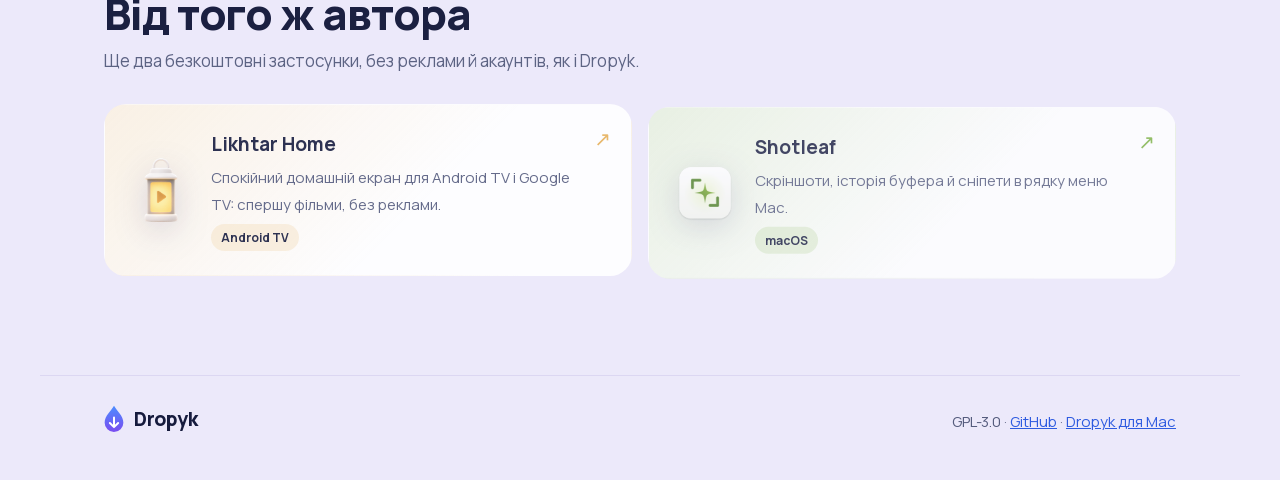
==== commit ec14c3ad: "Site: fresh download counts; build.py takes GITHUB_TOKEN past GitHub's hourly limit Co-Authored-By: " ====
--- a/web/uk/index.html
+++ b/web/uk/index.html
@@ -88,7 +88,7 @@
       </a>
       <a class="text-link" href="#install">Як встановити<svg viewBox="0 0 24 24" aria-hidden="true"><path d="m9 6 6 6-6 6" fill="none" stroke="currentColor" stroke-width="2.2" stroke-linecap="round" stroke-linejoin="round"/></svg></a>
     </div>
-    <p class="stats"><b data-count="92">92</b> завантаження для ТВ · <b data-count="48">48</b> для Mac</p>
+    <p class="stats"><b data-count="104">104</b> завантаження для ТВ · <b data-count="51">51</b> для Mac</p>
   </div>
   <div class="devices">
     <div class="devices-tilt">
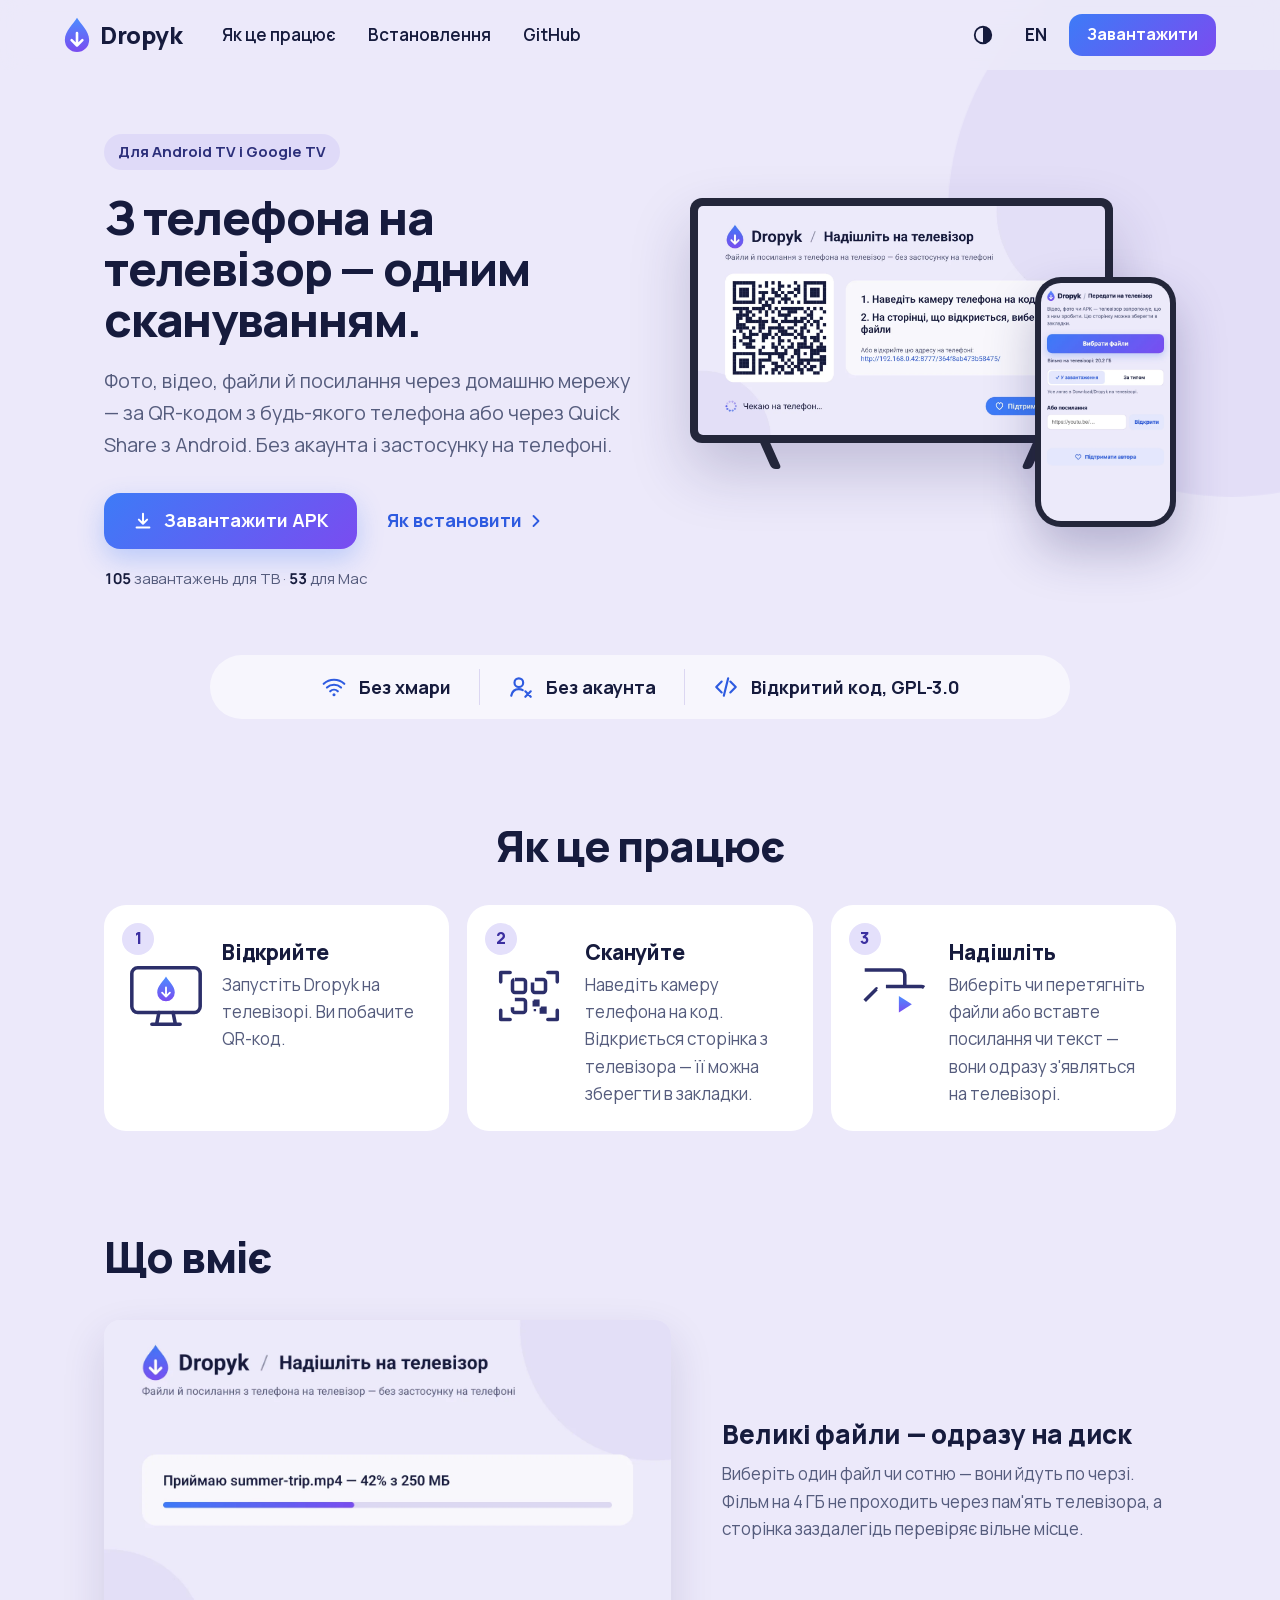
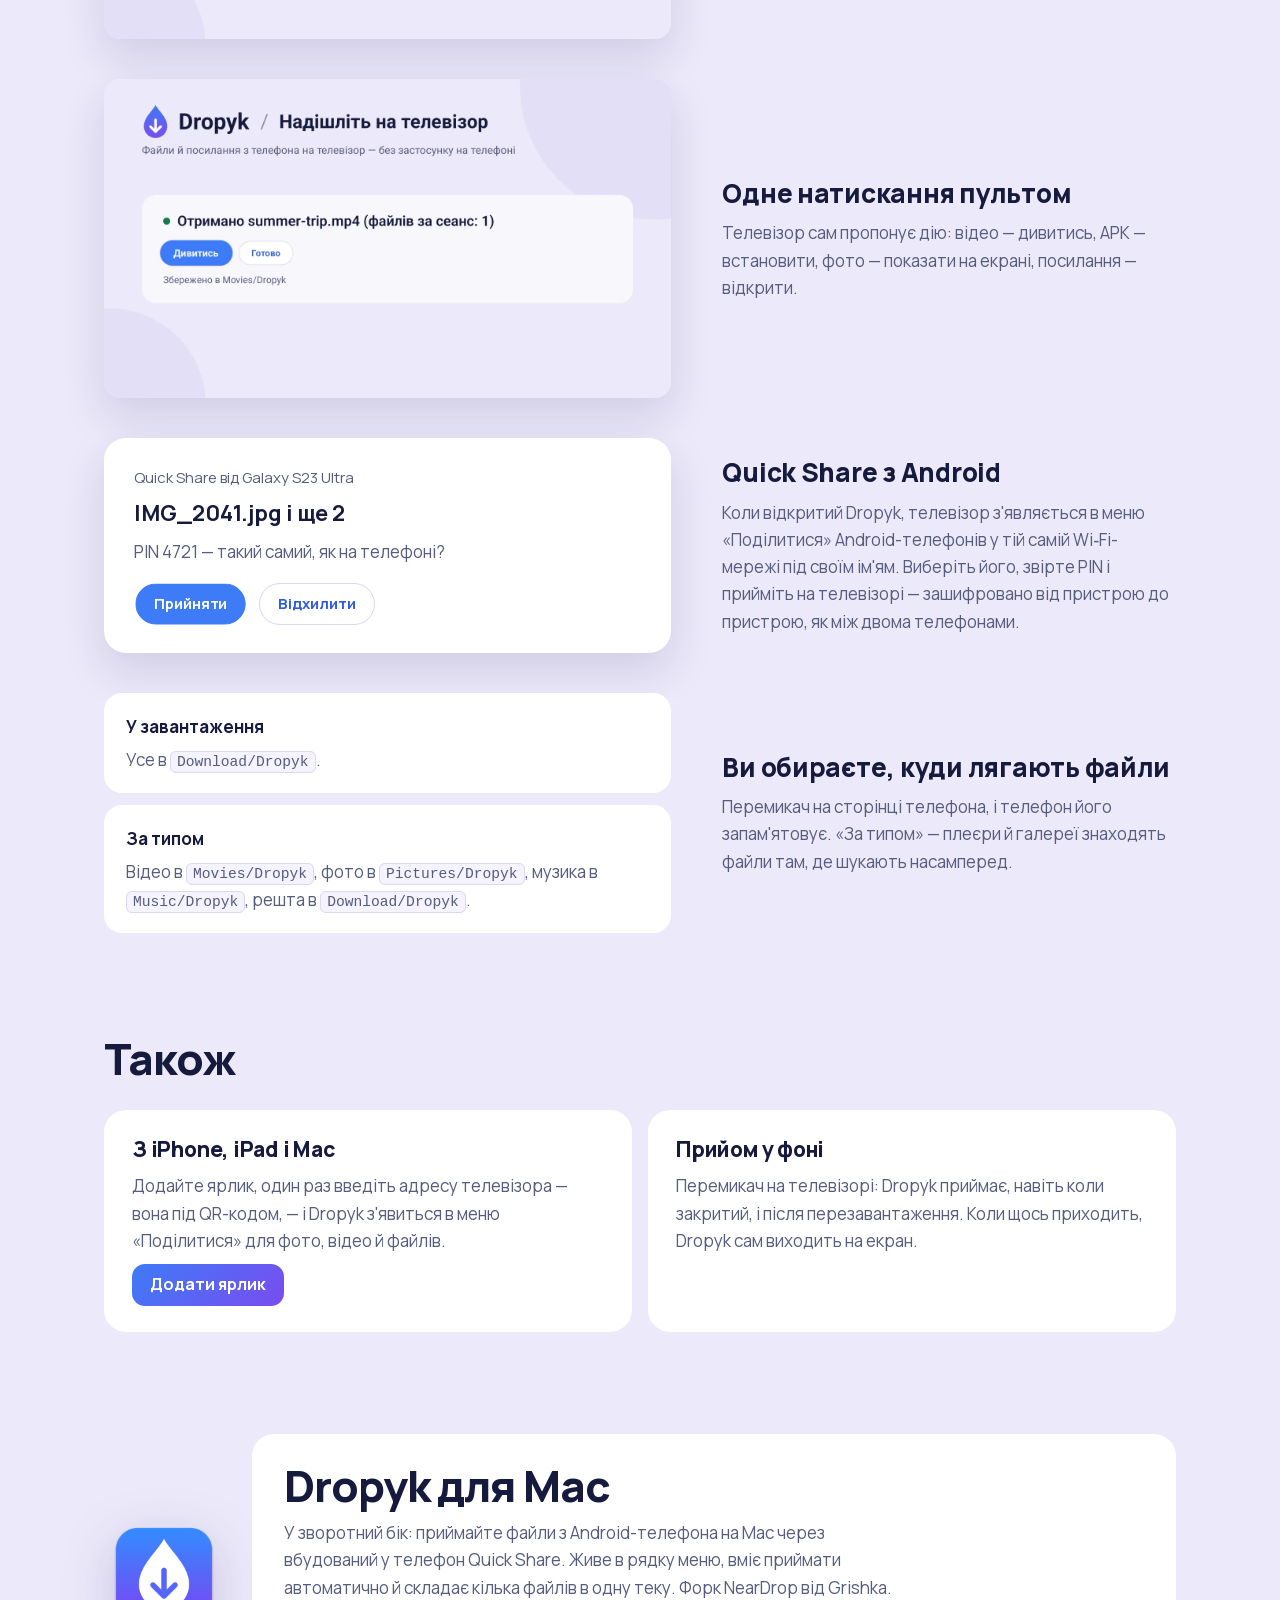
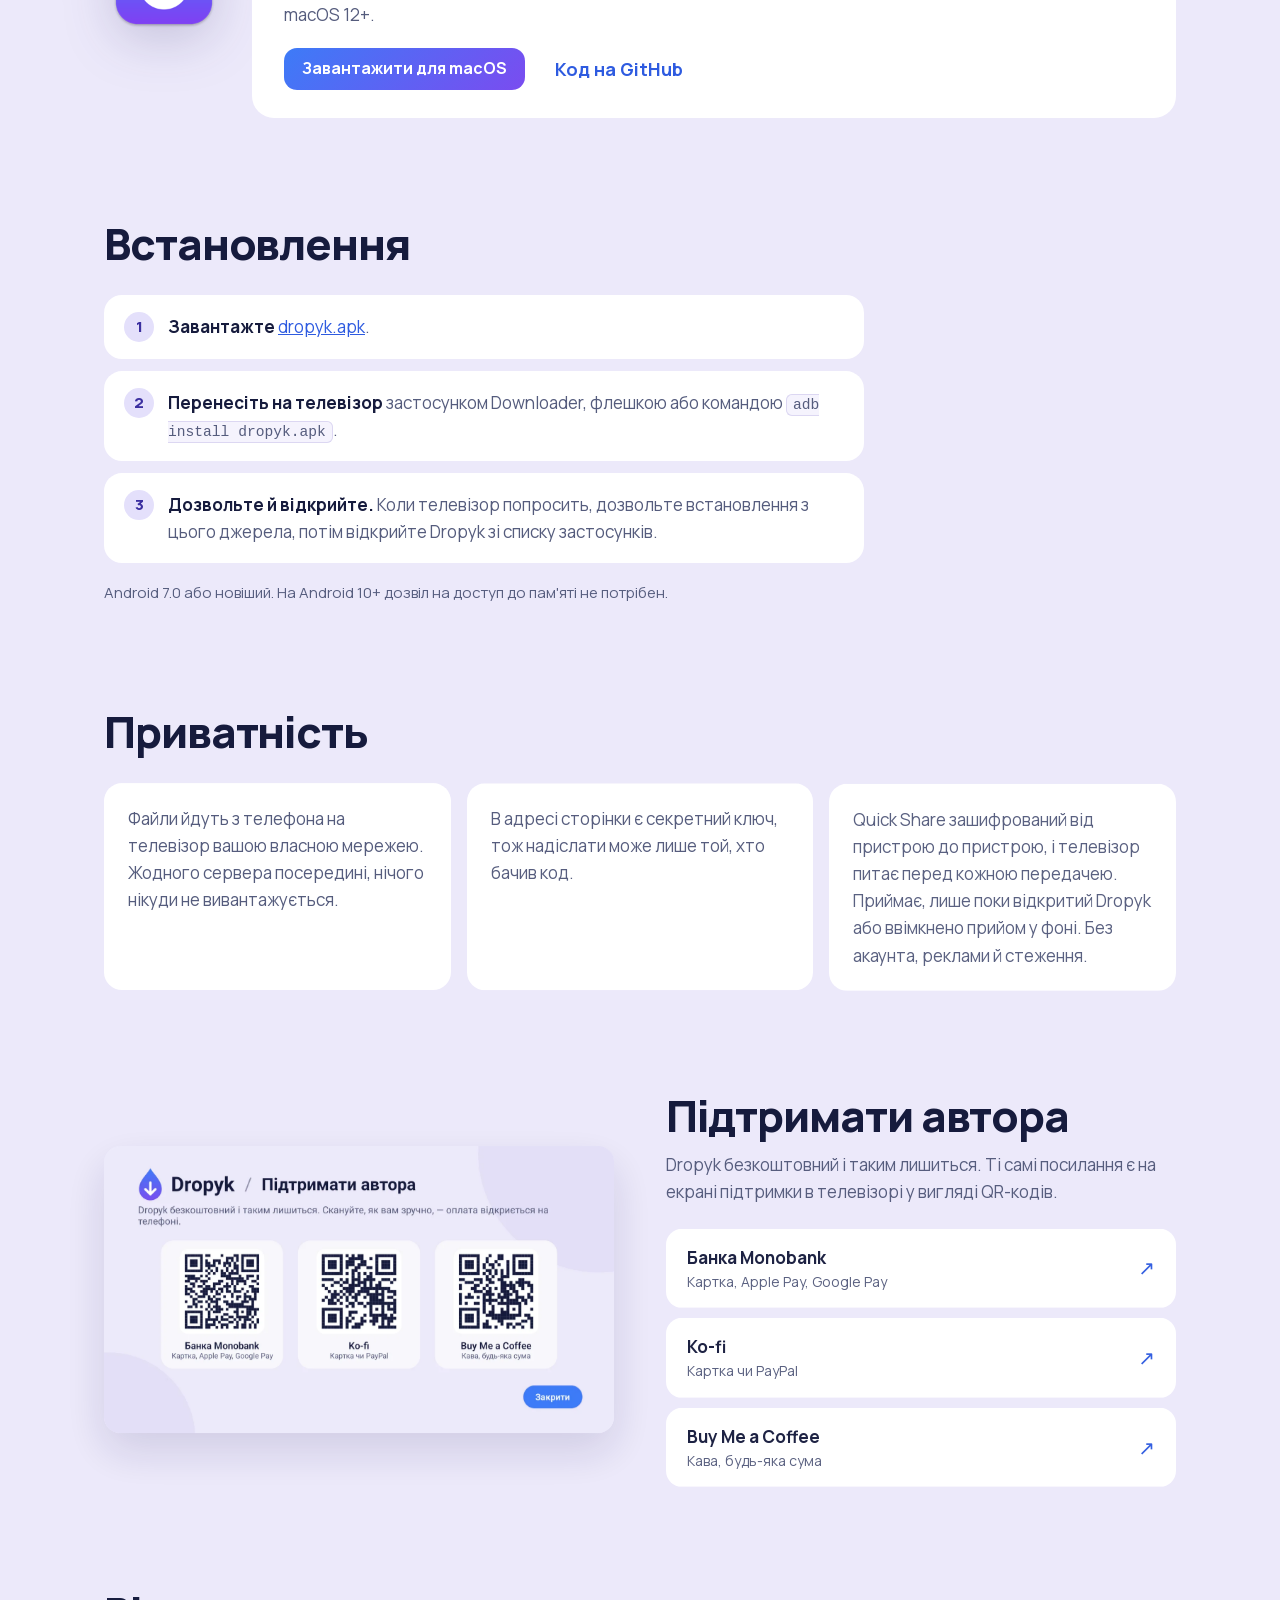
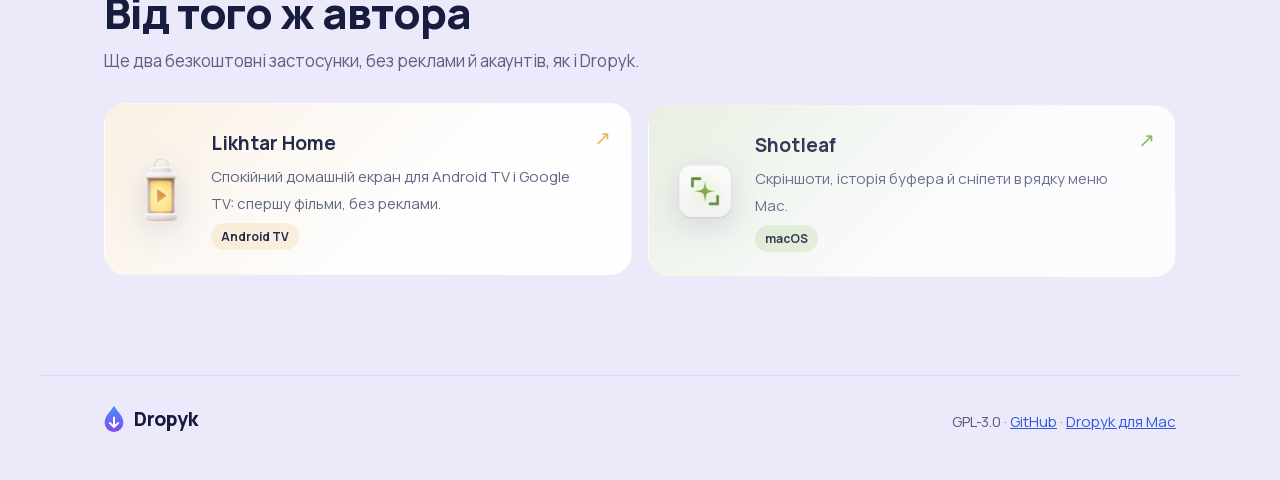
==== commit c5c2826e: "Site: fresh download counts Co-Authored-By: Claude Opus 5.5 <noreply@anthropic.com>" ====
--- a/web/uk/index.html
+++ b/web/uk/index.html
@@ -88,7 +88,7 @@
       </a>
       <a class="text-link" href="#install">Як встановити<svg viewBox="0 0 24 24" aria-hidden="true"><path d="m9 6 6 6-6 6" fill="none" stroke="currentColor" stroke-width="2.2" stroke-linecap="round" stroke-linejoin="round"/></svg></a>
     </div>
-    <p class="stats"><b data-count="104">104</b> завантаження для ТВ · <b data-count="51">51</b> для Mac</p>
+    <p class="stats"><b data-count="105">105</b> завантажень для ТВ · <b data-count="53">53</b> для Mac</p>
   </div>
   <div class="devices">
     <div class="devices-tilt">
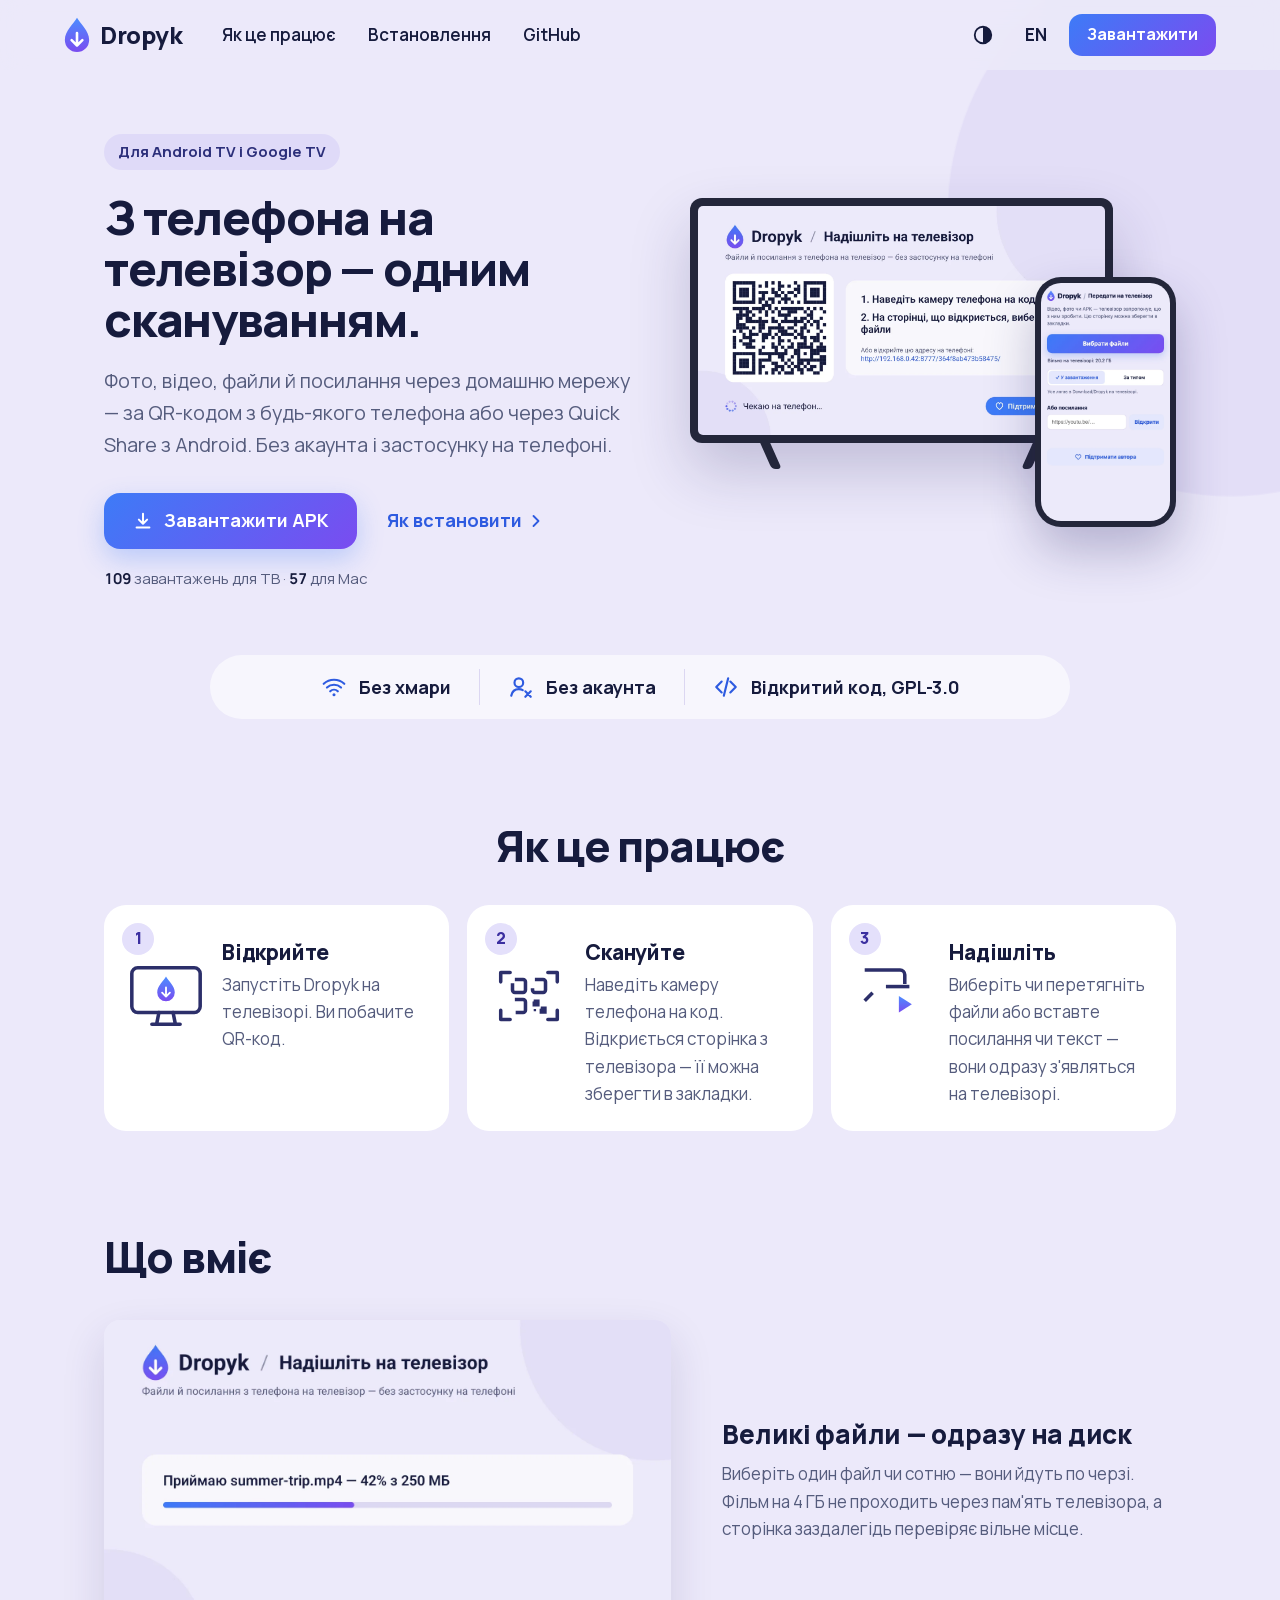
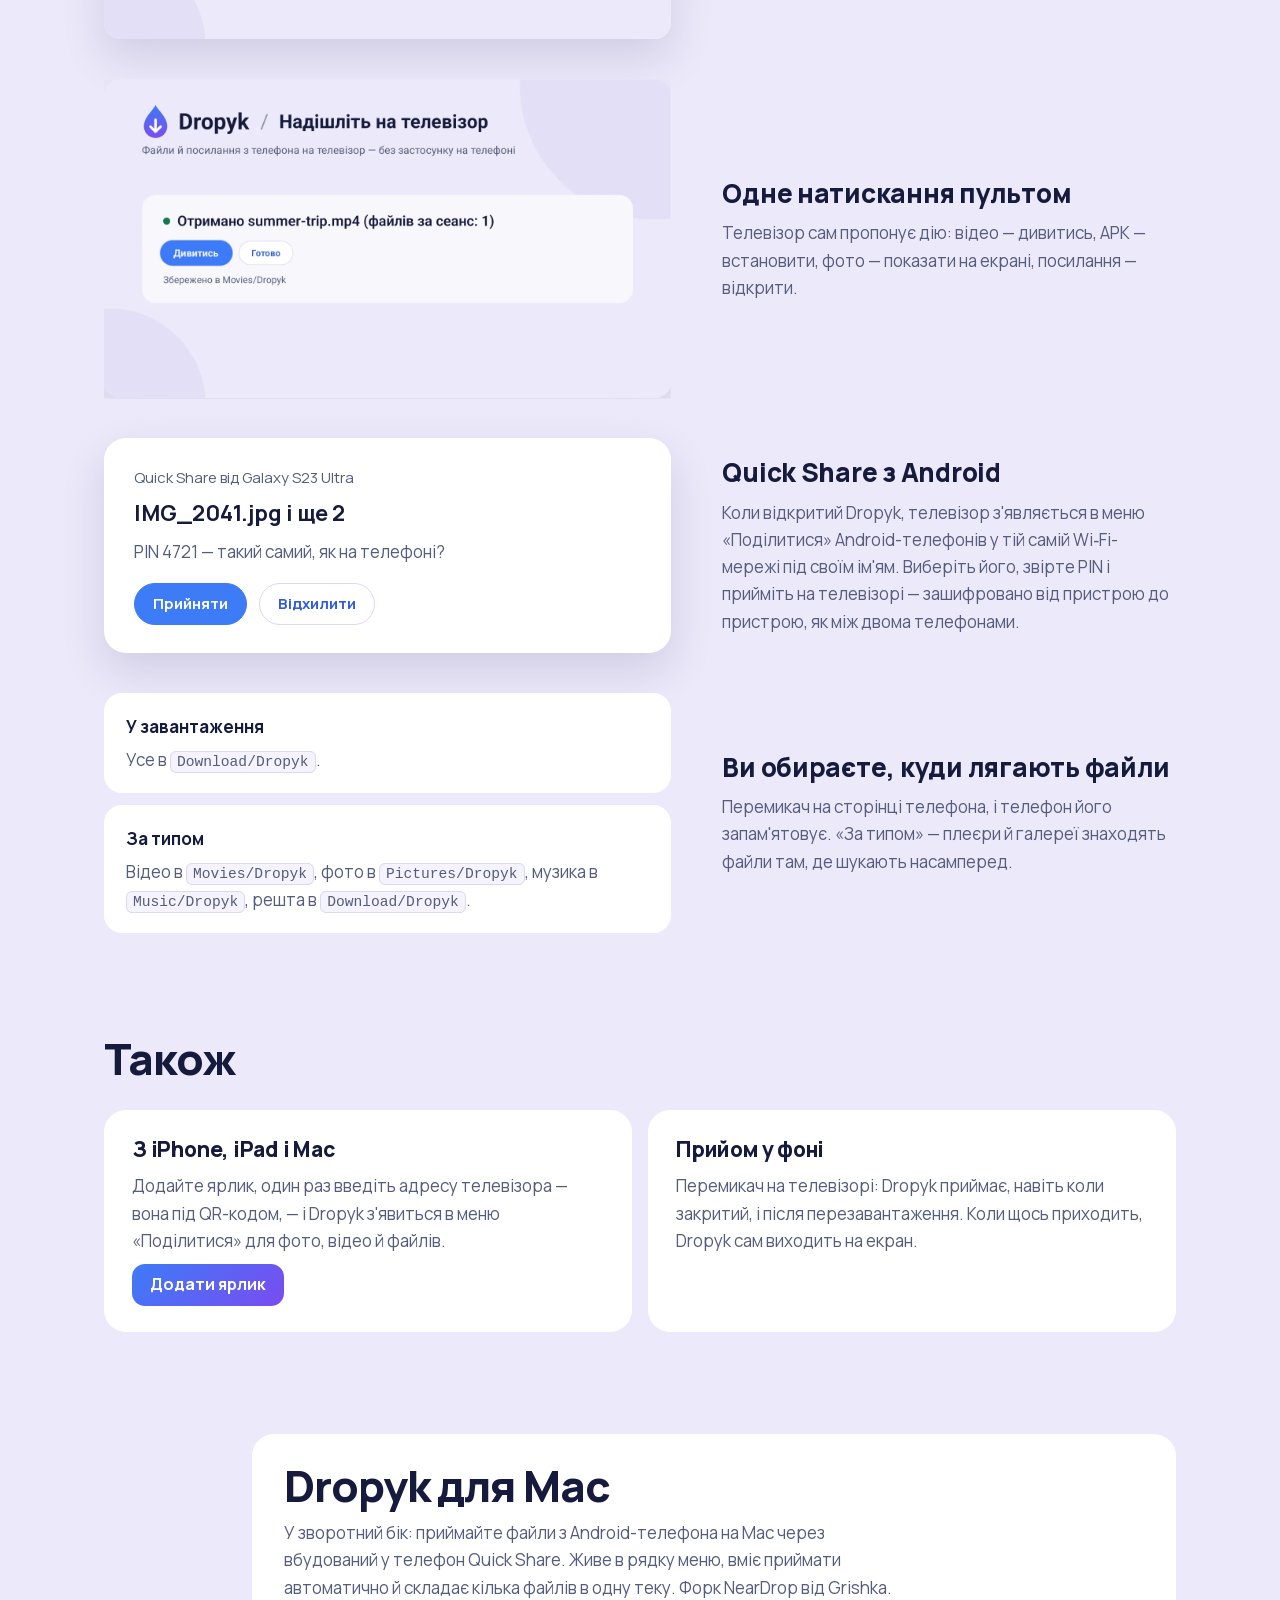
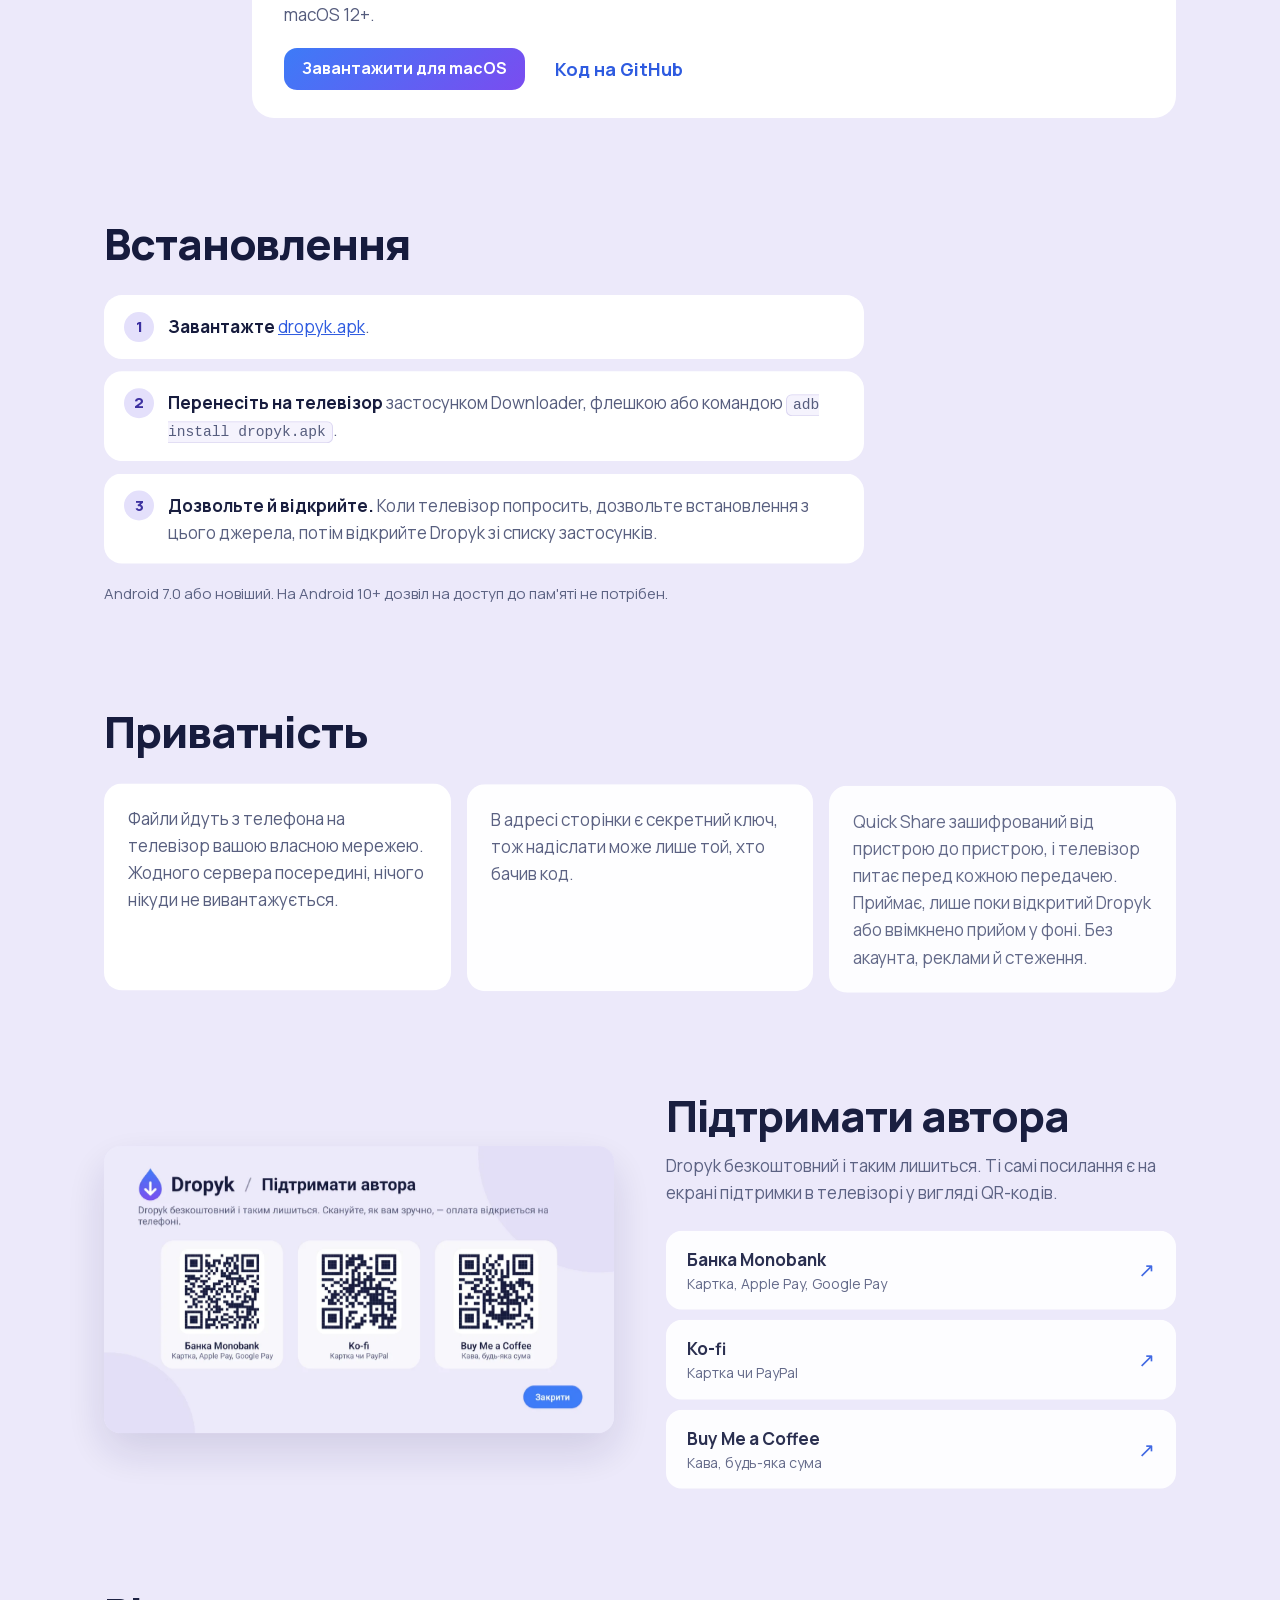
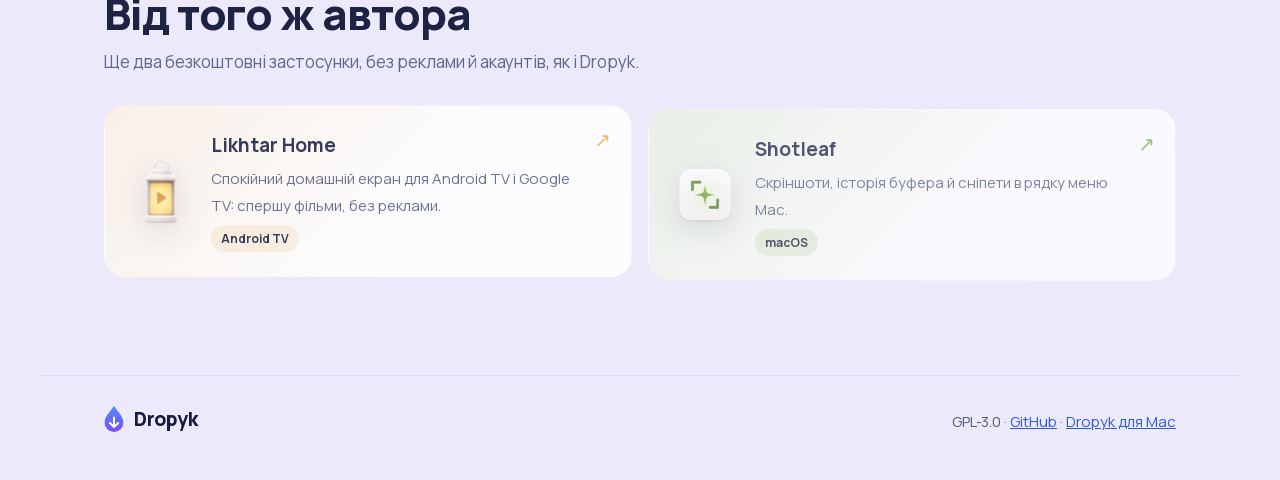
==== commit 75070431: "Site rebuilds itself on GitHub: daily and on each release, so the download counts stay fresh Co-Auth" ====
--- a/web/uk/index.html
+++ b/web/uk/index.html
@@ -88,7 +88,7 @@
       </a>
       <a class="text-link" href="#install">Як встановити<svg viewBox="0 0 24 24" aria-hidden="true"><path d="m9 6 6 6-6 6" fill="none" stroke="currentColor" stroke-width="2.2" stroke-linecap="round" stroke-linejoin="round"/></svg></a>
     </div>
-    <p class="stats"><b data-count="105">105</b> завантажень для ТВ · <b data-count="53">53</b> для Mac</p>
+    <p class="stats"><b data-count="109">109</b> завантажень для ТВ · <b data-count="57">57</b> для Mac</p>
   </div>
   <div class="devices">
     <div class="devices-tilt">
